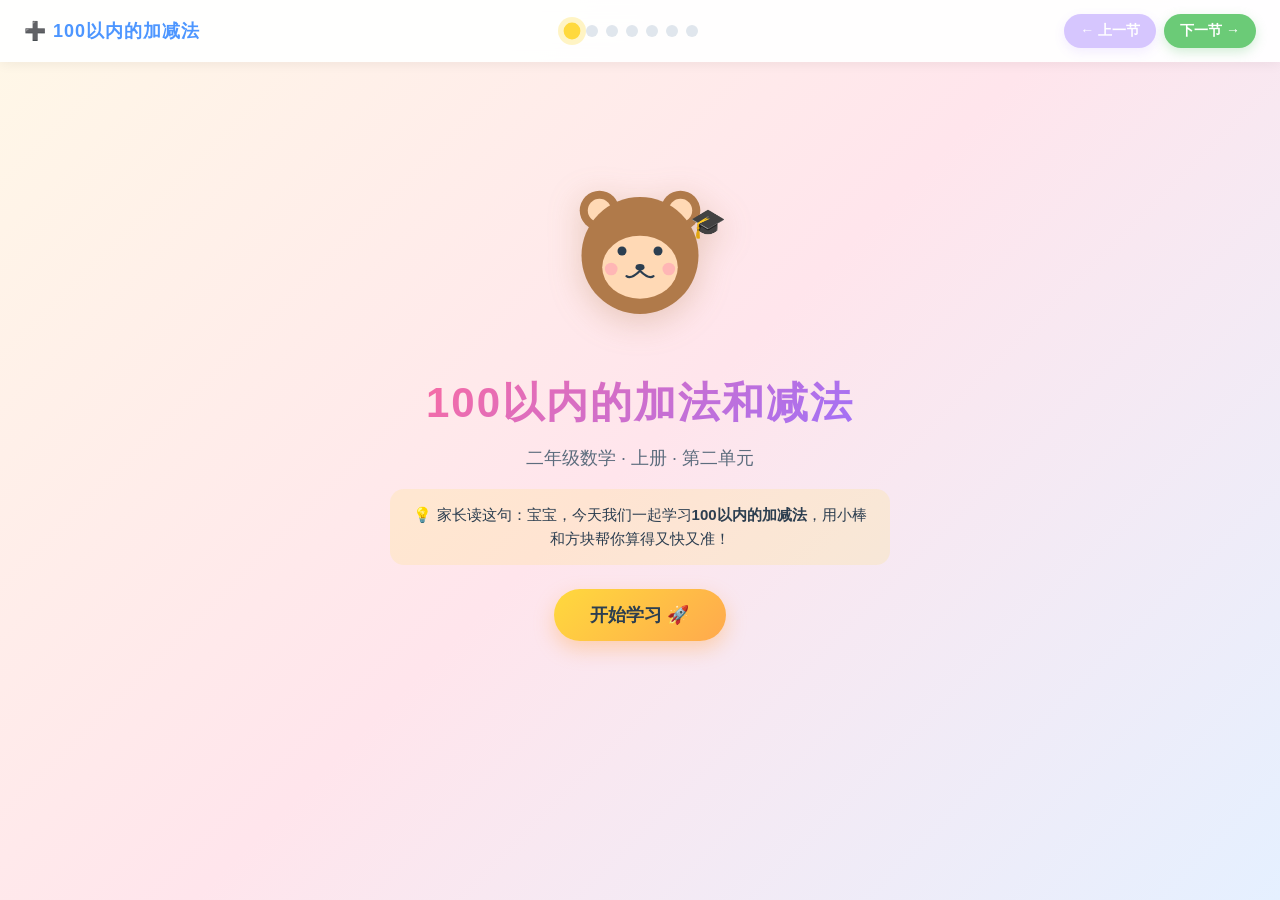
==== addition-subtraction-100/index.html @ ff8fe323 "feat: 补充第 1 单元和第 2 单元文件 - 第 1 单元（长度单位）: 添加 index.html, script.js, style.css - 第 2 单元（100 以内加减法）: 添加完" ====
<!DOCTYPE html>
<html lang="zh-CN">
<head>
    <meta charset="UTF-8">
    <meta name="viewport" content="width=device-width, initial-scale=1.0">
    <title>100以内的加法和减法 - 二年级上册第二单元</title>
    <link rel="stylesheet" href="style.css">
</head>
<body>
    <header class="top-nav">
        <div class="nav-title">➕ 100以内的加减法</div>
        <div class="progress-dots">
            <span class="dot active" data-section="0"></span>
            <span class="dot" data-section="1"></span>
            <span class="dot" data-section="2"></span>
            <span class="dot" data-section="3"></span>
            <span class="dot" data-section="4"></span>
            <span class="dot" data-section="5"></span>
            <span class="dot" data-section="6"></span>
        </div>
        <div class="nav-buttons">
            <button class="btn-nav btn-prev" id="btnPrev">← 上一节</button>
            <button class="btn-nav btn-next" id="btnNext">下一节 →</button>
        </div>
    </header>

    <main class="main-content">
        <!-- ============= 第 0 节: 欢迎封面 ============= -->
        <section class="section section-cover active" data-section="0">
            <div class="cover-content">
                <div class="bear-wrap">
                    <svg viewBox="0 0 200 200" class="bear-svg">
                        <circle cx="55" cy="55" r="22" fill="#B07A4A"/>
                        <circle cx="55" cy="55" r="13" fill="#FFD9B5"/>
                        <circle cx="145" cy="55" r="22" fill="#B07A4A"/>
                        <circle cx="145" cy="55" r="13" fill="#FFD9B5"/>
                        <circle cx="100" cy="105" r="65" fill="#B07A4A"/>
                        <ellipse cx="100" cy="118" rx="42" ry="35" fill="#FFD9B5"/>
                        <circle cx="80" cy="100" r="5" fill="#2C3E50"/>
                        <circle cx="120" cy="100" r="5" fill="#2C3E50"/>
                        <ellipse cx="100" cy="118" rx="5" ry="3.5" fill="#2C3E50"/>
                        <path d="M 100 122 Q 90 132 85 128" stroke="#2C3E50" stroke-width="2.5" fill="none" stroke-linecap="round"/>
                        <path d="M 100 122 Q 110 132 115 128" stroke="#2C3E50" stroke-width="2.5" fill="none" stroke-linecap="round"/>
                        <circle cx="68" cy="120" r="7" fill="#FF9EB5" opacity="0.6"/>
                        <circle cx="132" cy="120" r="7" fill="#FF9EB5" opacity="0.6"/>
                        <text x="155" y="80" font-size="32">🎓</text>
                    </svg>
                </div>
                <h1 class="cover-title">100以内的加法和减法</h1>
                <p class="cover-subtitle">二年级数学 · 上册 · 第二单元</p>
                <div class="cover-tip">💡 家长读这句：宝宝，今天我们一起学习<strong>100以内的加减法</strong>，用小棒和方块帮你算得又快又准！</div>
                <button class="btn-big btn-start" id="btnStart">开始学习 🚀</button>
            </div>
        </section>

        <!-- ============= 第 1 节: 整十数加减整十数 ============= -->
        <section class="section" data-section="1">
            <div class="section-header">
                <span class="section-tag">第 1 节</span>
                <h2 class="section-title">🎯 整十数加减整十数</h2>
            </div>

            <div class="slides-container">
                <!-- 1.1 情境引入 -->
                <div class="slide active" data-slide="0">
                    <div class="lesson-block">
                        <h3 class="block-title">🌳 情境：小熊买树苗</h3>
                        <p class="block-desc">小熊买了 <strong>30 棵</strong>松树苗，又买了 <strong>20 棵</strong>柏树苗。一共有多少棵？</p>
                        <div class="stage" id="stageTensIntro">
                            <div class="trees trees-30" id="trees30"></div>
                            <div class="plus-sign">+</div>
                            <div class="trees trees-20" id="trees20"></div>
                            <div class="equals-sign">=</div>
                            <div class="trees trees-q" id="treesQ"></div>
                        </div>
                        <div class="parent-tip">💡 家长读这句：先数数看，3捆加2捆，是几捆呀？</div>
                    </div>
                </div>

                <!-- 1.2 小棒演示 -->
                <div class="slide" data-slide="1">
                    <div class="lesson-block">
                        <h3 class="block-title">🧮 用小棒算：30 + 20</h3>
                        <p class="block-desc">把 10 根捆成一捆，<strong>3 捆 + 2 捆 = 5 捆</strong>，就是 <strong>50</strong>！</p>
                        <div class="stage" id="stageTensAdd">
                            <div class="sticks-row">
                                <div class="bundle-label">30 =</div>
                                <div class="bundles" id="bundles30">
                                    <div class="bundle"></div><div class="bundle"></div><div class="bundle"></div>
                                </div>
                            </div>
                            <div class="calc-line plus-line">+</div>
                            <div class="sticks-row">
                                <div class="bundle-label">20 =</div>
                                <div class="bundles" id="bundles20">
                                    <div class="bundle"></div><div class="bundle"></div>
                                </div>
                            </div>
                            <div class="calc-line equals-line">=</div>
                            <div class="sticks-row result-row">
                                <div class="bundle-label">？=</div>
                                <div class="bundles" id="bundlesResult">
                                    <div class="bundle"></div><div class="bundle"></div><div class="bundle"></div><div class="bundle"></div><div class="bundle"></div>
                                </div>
                            </div>
                        </div>
                        <div class="result-pop" id="resultTensAdd">30 + 20 = <span class="big-num">50</span></div>
                        <div class="parent-tip">💡 家长读这句：3+2=5，所以 30+20=50，末尾的 0 不变！</div>
                        <button class="btn-replay" data-target="tens-add">↻ 重播</button>
                    </div>
                </div>

                <!-- 1.3 减法与练习 -->
                <div class="slide" data-slide="2">
                    <div class="lesson-block">
                        <h3 class="block-title">🍰 减法：50 - 20 = ?</h3>
                        <p class="block-desc"><strong>5 捆</strong>拿走 <strong>2 捆</strong>，还剩 <strong>3 捆</strong>，就是 <strong>30</strong>！</p>
                        <div class="stage" id="stageTensSub">
                            <div class="sticks-row">
                                <div class="bundle-label">50 =</div>
                                <div class="bundles" id="subBundles50">
                                    <div class="bundle"></div><div class="bundle"></div><div class="bundle"></div><div class="bundle"></div><div class="bundle"></div>
                                </div>
                            </div>
                            <div class="calc-line minus-line">−</div>
                            <div class="sticks-row">
                                <div class="bundle-label">20 =</div>
                                <div class="bundles" id="subBundles20">
                                    <div class="bundle"></div><div class="bundle"></div>
                                </div>
                            </div>
                            <div class="calc-line equals-line">=</div>
                            <div class="result-pop" id="resultTensSub">50 − 20 = <span class="big-num">30</span></div>
                        </div>
                        <div class="quick-quiz">
                            <div class="qq-title">⚡ 速算小挑战</div>
                            <div class="qq-row">
                                <span class="qq-q">40 + 30 = </span><span class="qq-a">70</span>
                            </div>
                            <div class="qq-row">
                                <span class="qq-q">60 − 40 = </span><span class="qq-a">20</span>
                            </div>
                            <div class="qq-row">
                                <span class="qq-q">80 − 50 = </span><span class="qq-a">30</span>
                            </div>
                        </div>
                        <div class="parent-tip">💡 家长读这句：末尾是 0 的数，先算 0 前面的数，再把 0 加回去！</div>
                    </div>
                </div>
            </div>

            <!-- 幻灯片导航 -->
            <div class="slide-nav">
                <button class="btn-slide btn-slide-prev" data-action="prev">←</button>
                <div class="slide-counter"><span class="cur-slide">1</span> / <span class="total-slides">3</span></div>
                <button class="btn-slide btn-slide-next" data-action="next">→</button>
            </div>
        </section>

        <!-- ============= 第 2 节: 两位数加减一位数（不进位/不退位） ============= -->
        <section class="section" data-section="2">
            <div class="section-header">
                <span class="section-tag">第 2 节</span>
                <h2 class="section-title">🍎 两位数 ± 一位数（不进位）</h2>
            </div>

            <div class="slides-container">
                <!-- 2.1 方块图示 -->
                <div class="slide active" data-slide="0">
                    <div class="lesson-block">
                        <h3 class="block-title">🍎 情境：小熊分苹果</h3>
                        <p class="block-desc">小熊有 <strong>23 个</strong>苹果，又摘了 <strong>4 个</strong>。现在一共有多少个？</p>
                        <div class="stage" id="stageUnitsIntro">
                            <div class="blocks-row">
                                <div class="ten-block" data-ten="2"></div>
                                <div class="one-block" data-one="3"></div>
                                <span class="num-tag">23</span>
                            </div>
                            <div class="calc-line plus-line">+</div>
                            <div class="blocks-row">
                                <div class="one-block only-one" data-one="4"></div>
                                <span class="num-tag">4</span>
                            </div>
                            <div class="calc-line equals-line">=</div>
                            <div class="blocks-row" id="unitsResult"></div>
                        </div>
                        <div class="parent-tip">💡 家长读这句：注意看，个位的 3+4=7，没超过 10，不进位！</div>
                    </div>
                </div>

                <!-- 2.2 分步计算 -->
                <div class="slide" data-slide="1">
                    <div class="lesson-block">
                        <h3 class="block-title">🪜 分步算：23 + 4</h3>
                        <p class="block-desc">把 23 拆成 <strong>20 和 3</strong>，先算 <strong>3 + 4 = 7</strong>，再算 <strong>20 + 7 = 27</strong>。</p>
                        <div class="step-calc" id="stepCalc1">
                            <div class="step-line">
                                <span class="step-tag">第 1 步</span>
                                <span class="step-eq">3 + 4 = <strong class="hl-yellow">7</strong></span>
                            </div>
                            <div class="step-line">
                                <span class="step-tag">第 2 步</span>
                                <span class="step-eq">20 + 7 = <strong class="hl-yellow">27</strong></span>
                            </div>
                        </div>
                        <div class="result-pop" id="resultUnitsAdd">23 + 4 = <span class="big-num">27</span></div>
                        <div class="parent-tip">💡 家长读这句：十位不变，只算个位就好，简单吧？</div>
                    </div>
                </div>

                <!-- 2.3 减法 -->
                <div class="slide" data-slide="2">
                    <div class="lesson-block">
                        <h3 class="block-title">🦆 减法：56 − 3 = ?</h3>
                        <p class="block-desc">小熊有 <strong>56 只</strong>鸭子，送走 <strong>3 只</strong>，还剩多少只？</p>
                        <div class="step-calc">
                            <div class="step-line">
                                <span class="step-tag">第 1 步</span>
                                <span class="step-eq">6 − 3 = <strong class="hl-pink">3</strong></span>
                            </div>
                            <div class="step-line">
                                <span class="step-tag">第 2 步</span>
                                <span class="step-eq">50 + 3 = <strong class="hl-pink">53</strong></span>
                            </div>
                        </div>
                        <div class="result-pop">56 − 3 = <span class="big-num">53</span></div>
                        <div class="quick-quiz">
                            <div class="qq-title">⚡ 速算小挑战</div>
                            <div class="qq-row"><span class="qq-q">35 + 4 = </span><span class="qq-a">39</span></div>
                            <div class="qq-row"><span class="qq-q">48 − 5 = </span><span class="qq-a">43</span></div>
                            <div class="qq-row"><span class="qq-q">72 + 6 = </span><span class="qq-a">78</span></div>
                        </div>
                        <div class="parent-tip">💡 家长读这句：个位够减，十位不变，像玩搭积木一样简单！</div>
                    </div>
                </div>
            </div>

            <div class="slide-nav">
                <button class="btn-slide btn-slide-prev" data-action="prev">←</button>
                <div class="slide-counter"><span class="cur-slide">1</span> / <span class="total-slides">3</span></div>
                <button class="btn-slide btn-slide-next" data-action="next">→</button>
            </div>
        </section>

        <!-- ============= 第 3 节: 两位数加减一位数（进位/退位） ============= -->
        <section class="section" data-section="3">
            <div class="section-header">
                <span class="section-tag">第 3 节</span>
                <h2 class="section-title">🎢 两位数 ± 一位数（进位/退位）</h2>
            </div>

            <div class="slides-container">
                <!-- 3.1 进位加法 -->
                <div class="slide active" data-slide="0">
                    <div class="lesson-block">
                        <h3 class="block-title">⚠️ 难题来了：28 + 5</h3>
                        <p class="block-desc">个位 <strong>8 + 5 = 13</strong>，超过 10 啦！怎么办？</p>
                        <div class="stage" id="stageCarryAdd">
                            <div class="carry-demo">
                                <div class="carry-row">
                                    <div class="carry-digit carry-ones"></div>
                                    <div class="carry-arrow">↑</div>
                                    <div class="carry-explain">满 10 进 1</div>
                                </div>
                                <div class="carry-numbers">
                                    <div class="num-cell tens-cell">2</div>
                                    <div class="num-cell ones-cell hl-red">8</div>
                                </div>
                                <div class="calc-line plus-line">+</div>
                                <div class="carry-numbers">
                                    <div class="num-cell"></div>
                                    <div class="num-cell ones-cell hl-red">5</div>
                                </div>
                                <div class="calc-line equals-line">=</div>
                                <div class="carry-numbers">
                                    <div class="num-cell tens-cell">3</div>
                                    <div class="num-cell ones-cell">3</div>
                                </div>
                            </div>
                        </div>
                        <div class="result-pop">28 + 5 = <span class="big-num">33</span></div>
                        <div class="parent-tip">💡 家长读这句：8+5=13，把 3 留下，1 进到十位！</div>
                    </div>
                </div>

                <!-- 3.2 分步：凑十法 -->
                <div class="slide" data-slide="1">
                    <div class="lesson-block">
                        <h3 class="block-title">🪄 凑十法：28 + 5</h3>
                        <p class="block-desc">把 5 分成 <strong>2 和 3</strong>：先算 <strong>8 + 2 = 10</strong>，再算 <strong>10 + 20 + 3 = 33</strong>。</p>
                        <div class="step-calc">
                            <div class="step-line">
                                <span class="step-tag">拆 5</span>
                                <span class="step-eq">5 = <strong class="hl-blue">2</strong> + <strong class="hl-yellow">3</strong></span>
                            </div>
                            <div class="step-line">
                                <span class="step-tag">凑十</span>
                                <span class="step-eq">8 + 2 = <strong class="hl-green">10</strong></span>
                            </div>
                            <div class="step-line">
                                <span class="step-tag">合并</span>
                                <span class="step-eq">10 + 20 + 3 = <strong class="hl-pink">33</strong></span>
                            </div>
                        </div>
                        <div class="parent-tip">💡 家长读这句：凑十法是把小数"借"一点给大数，凑成 10！</div>
                    </div>
                </div>

                <!-- 3.3 退位减法 -->
                <div class="slide" data-slide="2">
                    <div class="lesson-block">
                        <h3 class="block-title">🔙 退位减法：42 − 7 = ?</h3>
                        <p class="block-desc">个位 <strong>2 − 7</strong> 不够减！从十位 <strong>借 1 当 10</strong>，变成 <strong>12 − 7 = 5</strong>。</p>
                        <div class="stage" id="stageBorrowSub">
                            <div class="carry-demo">
                                <div class="borrow-row">
                                    <div class="borrow-digit borrow-tens"></div>
                                    <div class="borrow-arrow">↓</div>
                                    <div class="borrow-explain">借 1 当 10</div>
                                </div>
                                <div class="carry-numbers">
                                    <div class="num-cell tens-cell hl-blue">3</div>
                                    <div class="num-cell ones-cell hl-blue">12</div>
                                </div>
                                <div class="calc-line minus-line">−</div>
                                <div class="carry-numbers">
                                    <div class="num-cell"></div>
                                    <div class="num-cell ones-cell">7</div>
                                </div>
                                <div class="calc-line equals-line">=</div>
                                <div class="carry-numbers">
                                    <div class="num-cell tens-cell">3</div>
                                    <div class="num-cell ones-cell">5</div>
                                </div>
                            </div>
                        </div>
                        <div class="result-pop">42 − 7 = <span class="big-num">35</span></div>
                        <div class="parent-tip">💡 家长读这句：个位不够减，就跟十位"借"一个 10！</div>
                    </div>
                </div>
            </div>

            <div class="slide-nav">
                <button class="btn-slide btn-slide-prev" data-action="prev">←</button>
                <div class="slide-counter"><span class="cur-slide">1</span> / <span class="total-slides">3</span></div>
                <button class="btn-slide btn-slide-next" data-action="next">→</button>
            </div>
        </section>

        <!-- ============= 第 4 节: 两位数加减两位数 ============= -->
        <section class="section" data-section="4">
            <div class="section-header">
                <span class="section-tag">第 4 节</span>
                <h2 class="section-title">📊 两位数 ± 两位数</h2>
            </div>

            <div class="slides-container">
                <!-- 4.1 竖式加法 -->
                <div class="slide active" data-slide="0">
                    <div class="lesson-block">
                        <h3 class="block-title">📝 竖式：35 + 24 = ?</h3>
                        <p class="block-desc">相同数位对齐，从<strong>个位</strong>开始算。</p>
                        <div class="stage">
                            <div class="vertical-calc" id="vAdd1">
                                <div class="v-row"><span class="v-num">3</span><span class="v-num">5</span></div>
                                <div class="v-row v-plus"><span class="v-plus-sign">+</span><span class="v-num">2</span><span class="v-num">4</span></div>
                                <div class="v-line"></div>
                                <div class="v-row v-result"><span class="v-num">5</span><span class="v-num">9</span></div>
                            </div>
                            <div class="v-explain">
                                <div class="v-step">个位：5 + 4 = 9</div>
                                <div class="v-step">十位：3 + 2 = 5</div>
                            </div>
                        </div>
                        <div class="result-pop">35 + 24 = <span class="big-num">59</span></div>
                        <div class="parent-tip">💡 家长读这句：个位算个位，十位算十位，别忘了对齐！</div>
                    </div>
                </div>

                <!-- 4.2 竖式进位 -->
                <div class="slide" data-slide="1">
                    <div class="lesson-block">
                        <h3 class="block-title">📝 竖式进位：46 + 28</h3>
                        <p class="block-desc">个位 6 + 8 = 14，写 4 进 1；十位 4 + 2 + 1 = 7。</p>
                        <div class="stage">
                            <div class="vertical-calc" id="vAdd2">
                                <div class="v-row v-carry-row"><span class="v-num v-carry">1</span></div>
                                <div class="v-row"><span class="v-num">4</span><span class="v-num">6</span></div>
                                <div class="v-row v-plus"><span class="v-plus-sign">+</span><span class="v-num">2</span><span class="v-num">8</span></div>
                                <div class="v-line"></div>
                                <div class="v-row v-result"><span class="v-num">7</span><span class="v-num">4</span></div>
                            </div>
                            <div class="v-explain">
                                <div class="v-step">个位：6 + 8 = 14 → 写 4 进 1</div>
                                <div class="v-step">十位：4 + 2 + 1 = 7</div>
                            </div>
                        </div>
                        <div class="result-pop">46 + 28 = <span class="big-num">74</span></div>
                        <div class="parent-tip">💡 家长读这句：进位的小 1 要写在十位头上，别忘啦！</div>
                    </div>
                </div>

                <!-- 4.3 竖式退位减法 -->
                <div class="slide" data-slide="2">
                    <div class="lesson-block">
                        <h3 class="block-title">📝 竖式退位：63 − 28</h3>
                        <p class="block-desc">个位 3 减 8 不够，十位 6 借 1 当 10，13 − 8 = 5；十位 5 − 2 = 3。</p>
                        <div class="stage">
                            <div class="vertical-calc" id="vSub1">
                                <div class="v-row"><span class="v-num v-borrow">5</span><span class="v-num v-borrow">13</span></div>
                                <div class="v-row"><span class="v-num">6</span><span class="v-num">3</span></div>
                                <div class="v-row v-plus"><span class="v-plus-sign">−</span><span class="v-num">2</span><span class="v-num">8</span></div>
                                <div class="v-line"></div>
                                <div class="v-row v-result"><span class="v-num">3</span><span class="v-num">5</span></div>
                            </div>
                            <div class="v-explain">
                                <div class="v-step">个位：13 − 8 = 5</div>
                                <div class="v-step">十位：5 − 2 = 3</div>
                            </div>
                        </div>
                        <div class="result-pop">63 − 28 = <span class="big-num">35</span></div>
                        <div class="parent-tip">💡 家长读这句：被减数头上要点小圆点，提醒自己"借过了"！</div>
                    </div>
                </div>
            </div>

            <div class="slide-nav">
                <button class="btn-slide btn-slide-prev" data-action="prev">←</button>
                <div class="slide-counter"><span class="cur-slide">1</span> / <span class="total-slides">3</span></div>
                <button class="btn-slide btn-slide-next" data-action="next">→</button>
            </div>
        </section>

        <!-- ============= 第 5 节: 解决问题·比多比少 ============= -->
        <section class="section" data-section="5">
            <div class="section-header">
                <span class="section-tag">第 5 节</span>
                <h2 class="section-title">🤔 解决问题 · 比多比少</h2>
            </div>

            <div class="slides-container">
                <!-- 5.1 比多少引入 -->
                <div class="slide active" data-slide="0">
                    <div class="lesson-block">
                        <h3 class="block-title">🐰 谁多？谁少？</h3>
                        <p class="block-desc">白兔 <strong>24 只</strong>，灰兔 <strong>17 只</strong>。白兔比灰兔多几只？</p>
                        <div class="stage" id="stageCompare">
                            <div class="rabbits-row">
                                <span class="rabbit-tag">白兔</span>
                                <div class="rabbits white-rabbits">
                                    <span class="rabbit">🐰</span><span class="rabbit">🐰</span><span class="rabbit">🐰</span><span class="rabbit">🐰</span>
                                    <span class="rabbit">🐰</span><span class="rabbit">🐰</span><span class="rabbit">🐰</span><span class="rabbit">🐰</span>
                                    <span class="rabbit">🐰</span><span class="rabbit">🐰</span><span class="rabbit">🐰</span><span class="rabbit">🐰</span>
                                    <span class="rabbit">🐰</span><span class="rabbit">🐰</span><span class="rabbit">🐰</span><span class="rabbit">🐰</span>
                                    <span class="rabbit">🐰</span><span class="rabbit">🐰</span><span class="rabbit">🐰</span><span class="rabbit">🐰</span>
                                    <span class="rabbit">🐰</span><span class="rabbit">🐰</span><span class="rabbit">🐰</span><span class="rabbit">🐰</span>
                                </div>
                                <span class="count-tag">24</span>
                            </div>
                            <div class="rabbits-row">
                                <span class="rabbit-tag">灰兔</span>
                                <div class="rabbits gray-rabbits">
                                    <span class="rabbit">🐇</span><span class="rabbit">🐇</span><span class="rabbit">🐇</span><span class="rabbit">🐇</span>
                                    <span class="rabbit">🐇</span><span class="rabbit">🐇</span><span class="rabbit">🐇</span><span class="rabbit">🐇</span>
                                    <span class="rabbit">🐇</span><span class="rabbit">🐇</span><span class="rabbit">🐇</span><span class="rabbit">🐇</span>
                                    <span class="rabbit">🐇</span><span class="rabbit">🐇</span><span class="rabbit">🐇</span><span class="rabbit">🐇</span>
                                    <span class="rabbit">🐇</span>
                                </div>
                                <span class="count-tag">17</span>
                            </div>
                        </div>
                        <div class="parent-tip">💡 家长读这句：要求"多几只"，用<strong>减法</strong>：多的 − 少的！</div>
                    </div>
                </div>

                <!-- 5.2 列式计算 -->
                <div class="slide" data-slide="1">
                    <div class="lesson-block">
                        <h3 class="block-title">✏️ 列式解答</h3>
                        <div class="solve-step">
                            <div class="solve-line">
                                <span class="solve-tag">已知</span>
                                <span class="solve-text">白兔 24 只，灰兔 17 只</span>
                            </div>
                            <div class="solve-line">
                                <span class="solve-tag">问题</span>
                                <span class="solve-text">白兔比灰兔多几只？</span>
                            </div>
                            <div class="solve-line">
                                <span class="solve-tag">思路</span>
                                <span class="solve-text">求一个数比另一个数<strong>多几</strong>，用减法</span>
                            </div>
                            <div class="solve-line big-eq">
                                <span class="solve-tag">算式</span>
                                <span class="solve-text">24 − 17 = <span class="hl-yellow">7</span>（只）</span>
                            </div>
                            <div class="solve-line">
                                <span class="solve-tag">答</span>
                                <span class="solve-text">白兔比灰兔多 <strong class="hl-pink">7</strong> 只。</span>
                            </div>
                        </div>
                        <div class="parent-tip">💡 家长读这句：看清楚问的是"多"还是"少"，单位别忘了写！</div>
                    </div>
                </div>

                <!-- 5.3 三种关系总结 -->
                <div class="slide" data-slide="2">
                    <div class="lesson-block">
                        <h3 class="block-title">🧠 三种关系，记住它！</h3>
                        <div class="relation-cards">
                            <div class="rel-card rel-card-1">
                                <div class="rel-emoji">🍎🍎🍎</div>
                                <div class="rel-text"><strong>求一共</strong>：用 <span class="hl-yellow">加法</span></div>
                                <div class="rel-form">小明有 5 个苹果，妈妈又买了 3 个，一共多少个？<br>5 + 3 = 8</div>
                            </div>
                            <div class="rel-card rel-card-2">
                                <div class="rel-emoji">✈️📦</div>
                                <div class="rel-text"><strong>求部分</strong>：用 <span class="hl-pink">减法</span></div>
                                <div class="rel-form">飞机上有 10 人，到站下来 4 人，还剩几人？<br>10 − 4 = 6</div>
                            </div>
                            <div class="rel-card rel-card-3">
                                <div class="rel-emoji">🐰🐇</div>
                                <div class="rel-text"><strong>比多比少</strong>：用 <span class="hl-blue">减法</span></div>
                                <div class="rel-form">白兔 24 只，灰兔 17 只，白兔比灰兔多几只？<br>24 − 17 = 7</div>
                            </div>
                        </div>
                        <div class="parent-tip">💡 家长读这句：看到"一共"想加法，看到"还剩/多/少"想减法！</div>
                    </div>
                </div>
            </div>

            <div class="slide-nav">
                <button class="btn-slide btn-slide-prev" data-action="prev">←</button>
                <div class="slide-counter"><span class="cur-slide">1</span> / <span class="total-slides">3</span></div>
                <button class="btn-slide btn-slide-next" data-action="next">→</button>
            </div>
        </section>

        <!-- ============= 第 6 节: 互动练习 + 单元小结 ============= -->
        <section class="section" data-section="6">
            <div class="section-header">
                <span class="section-tag">第 6 节</span>
                <h2 class="section-title">🎮 闯关练习 · 单元小结</h2>
            </div>

            <div class="slides-container">
                <!-- 6.1 闯关练习 -->
                <div class="slide active" data-slide="0">
                    <div class="lesson-block">
                        <h3 class="block-title">🎯 小熊闯关赛</h3>
                        <p class="block-desc">答对一题得一颗 ⭐，看看你能得几颗？</p>
                        <div class="quiz-stage" id="quizStage">
                            <div class="quiz-card" id="quizCard">
                                <div class="quiz-progress">
                                    <span class="quiz-cur">1</span> / <span class="quiz-total">4</span>
                                </div>
                                <div class="quiz-question" id="quizQuestion">23 + 5 = ?</div>
                                <div class="quiz-options" id="quizOptions">
                                    <button class="quiz-opt" data-answer="26">26</button>
                                    <button class="quiz-opt" data-answer="28">28</button>
                                    <button class="quiz-opt" data-answer="27">27</button>
                                    <button class="quiz-opt" data-answer="25">25</button>
                                </div>
                                <div class="quiz-feedback" id="quizFeedback"></div>
                            </div>
                            <div class="quiz-stars" id="quizStars">⭐ 0</div>
                        </div>
                        <div class="parent-tip">💡 家长读这句：让孩子自己算，不会的可以翻前面的内容看看！</div>
                    </div>
                </div>

                <!-- 6.2 单元小结 -->
                <div class="slide" data-slide="1">
                    <div class="lesson-block summary-block">
                        <h3 class="block-title">🎉 单元小结</h3>
                        <div class="summary-grid">
                            <div class="sum-item">
                                <span class="sum-emoji">🧮</span>
                                <span class="sum-text"><strong>整十数加减</strong>：末尾的 0 不变，只算 0 前面的数</span>
                            </div>
                            <div class="sum-item">
                                <span class="sum-emoji">🍎</span>
                                <span class="sum-text"><strong>两位数 ± 一位数</strong>：先算个位，十位照搬</span>
                            </div>
                            <div class="sum-item">
                                <span class="sum-emoji">⚠️</span>
                                <span class="sum-text"><strong>进位加法</strong>：个位满 10，向十位进 1</span>
                            </div>
                            <div class="sum-item">
                                <span class="sum-emoji">🔙</span>
                                <span class="sum-text"><strong>退位减法</strong>：个位不够减，从十位借 1 当 10</span>
                            </div>
                            <div class="sum-item">
                                <span class="sum-emoji">📝</span>
                                <span class="sum-text"><strong>竖式计算</strong>：相同数位对齐，从个位算起</span>
                            </div>
                            <div class="sum-item">
                                <span class="sum-emoji">🤔</span>
                                <span class="sum-text"><strong>解决问题</strong>：求一共用加法，求部分用减法</span>
                            </div>
                        </div>
                        <div class="summary-footer">
                            🎓 恭喜宝宝学完第二单元！下个单元我们一起认识 <strong>角的初步认识</strong>，敬请期待~
                        </div>
                        <div class="confetti-zone" id="confettiZone"></div>
                    </div>
                </div>
            </div>

            <div class="slide-nav">
                <button class="btn-slide btn-slide-prev" data-action="prev">←</button>
                <div class="slide-counter"><span class="cur-slide">1</span> / <span class="total-slides">2</span></div>
                <button class="btn-slide btn-slide-next" data-action="next">→</button>
            </div>
        </section>
    </main>

    <script src="script.js"></script>
</body>
</html>
---- addition-subtraction-100/style.css ----
/* ============================================================
   100以内的加法和减法 - 二年级上册第二单元
   继承 Unit 1 (长度单位) 风格，统一可爱卡通主题
   ============================================================ */

/* ---------- 颜色变量 ---------- */
:root {
    --yellow: #FFD93D;
    --green: #6BCB77;
    --blue: #4D96FF;
    --pink: #FF6B9D;
    --purple: #9B72FE;
    --orange: #FFA94D;
    --cyan: #4ECDC4;
    --red: #FF6B6B;
    --bg-gradient: linear-gradient(135deg, #FFF8E7 0%, #FFE5EC 50%, #E5F0FF 100%);
    --card-bg: #FFFFFF;
    --text-main: #2C3E50;
    --text-soft: #5D6D7E;
    --shadow-soft: 0 8px 24px rgba(0, 0, 0, 0.08);
    --shadow-strong: 0 12px 36px rgba(0, 0, 0, 0.15);
}

/* ---------- 全局重置 ---------- */
* {
    margin: 0;
    padding: 0;
    box-sizing: border-box;
    -webkit-tap-highlight-color: transparent;
}

html, body {
    overflow-x: hidden;
}

body {
    font-family: 'PingFang SC', 'Microsoft YaHei', 'Helvetica Neue', Arial, sans-serif;
    background: var(--bg-gradient);
    color: var(--text-main);
    min-height: 100vh;
    line-height: 1.6;
    user-select: none;
}

/* ---------- 顶部导航 ---------- */
.top-nav {
    position: sticky;
    top: 0;
    z-index: 100;
    display: flex;
    align-items: center;
    justify-content: space-between;
    padding: 14px 24px;
    background: rgba(255, 255, 255, 0.95);
    backdrop-filter: blur(12px);
    box-shadow: 0 2px 12px rgba(0, 0, 0, 0.06);
}

.nav-title {
    font-size: 18px;
    font-weight: 700;
    color: var(--blue);
    letter-spacing: 1px;
}

.progress-dots {
    display: flex;
    gap: 8px;
}

.dot {
    width: 12px;
    height: 12px;
    border-radius: 50%;
    background: #E0E6ED;
    cursor: pointer;
    transition: all 0.3s cubic-bezier(0.34, 1.56, 0.64, 1);
}

.dot.active {
    background: var(--yellow);
    transform: scale(1.4);
    box-shadow: 0 0 0 4px rgba(255, 217, 61, 0.3);
}

.dot.completed {
    background: var(--green);
}

.nav-buttons {
    display: flex;
    gap: 8px;
}

.btn-nav {
    padding: 8px 16px;
    border: none;
    border-radius: 999px;
    background: var(--blue);
    color: white;
    font-size: 14px;
    font-weight: 600;
    cursor: pointer;
    transition: all 0.2s ease;
    box-shadow: 0 4px 12px rgba(77, 150, 255, 0.3);
}

.btn-nav:hover:not(:disabled) {
    transform: translateY(-2px);
    box-shadow: 0 6px 16px rgba(77, 150, 255, 0.4);
}

.btn-nav:disabled {
    opacity: 0.4;
    cursor: not-allowed;
}

.btn-prev { background: var(--purple); box-shadow: 0 4px 12px rgba(155, 114, 254, 0.3); }
.btn-next { background: var(--green); box-shadow: 0 4px 12px rgba(107, 203, 119, 0.3); }

/* ---------- 主内容区 ---------- */
.main-content {
    max-width: 1100px;
    margin: 0 auto;
    padding: 24px;
}

/* ---------- 章节（section） ---------- */
.section {
    display: none;
    animation: fadeIn 0.5s ease-out;
}

.section.active {
    display: block;
}

@keyframes fadeIn {
    from { opacity: 0; transform: translateY(20px); }
    to { opacity: 1; transform: translateY(0); }
}

.section-header {
    text-align: center;
    margin-bottom: 28px;
}

.section-tag {
    display: inline-block;
    padding: 4px 14px;
    background: var(--yellow);
    border-radius: 999px;
    font-size: 14px;
    font-weight: 600;
    color: var(--text-main);
    margin-bottom: 8px;
}

.section-title {
    font-size: 28px;
    color: var(--text-main);
    font-weight: 700;
}

/* ---------- 幻灯片 ---------- */
.slides-container {
    position: relative;
    min-height: 480px;
}

.slide {
    display: none;
    animation: fadeIn 0.5s ease-out;
}

.slide.active {
    display: block;
}

/* ---------- 课程块 ---------- */
.lesson-block {
    background: var(--card-bg);
    border-radius: 24px;
    padding: 32px;
    box-shadow: var(--shadow-soft);
    border: 3px solid transparent;
    background-clip: padding-box;
    position: relative;
    overflow: hidden;
}

.lesson-block::before {
    content: '';
    position: absolute;
    top: 0;
    left: 0;
    right: 0;
    height: 6px;
    background: linear-gradient(90deg, var(--yellow), var(--pink), var(--blue), var(--green));
}

.block-title {
    font-size: 22px;
    color: var(--text-main);
    margin-bottom: 12px;
    font-weight: 700;
}

.block-desc {
    font-size: 16px;
    color: var(--text-soft);
    margin-bottom: 20px;
}

.parent-tip {
    margin-top: 20px;
    padding: 14px 18px;
    background: linear-gradient(135deg, #FFF8DC 0%, #FFEFD5 100%);
    border-left: 5px solid var(--orange);
    border-radius: 12px;
    font-size: 15px;
    color: var(--text-main);
    line-height: 1.7;
}

.parent-tip strong {
    color: var(--orange);
}

/* ---------- 舞台区（图形演示） ---------- */
.stage {
    background: linear-gradient(135deg, #FAFAFA 0%, #F0F4F8 100%);
    border-radius: 18px;
    padding: 28px 20px;
    margin: 16px 0;
    min-height: 200px;
    display: flex;
    flex-direction: column;
    align-items: center;
    justify-content: center;
    gap: 16px;
    border: 2px dashed #D0D9E2;
}

/* ---------- 按钮 ---------- */
.btn-big {
    padding: 14px 36px;
    border: none;
    border-radius: 999px;
    background: linear-gradient(135deg, var(--yellow), var(--orange));
    color: var(--text-main);
    font-size: 18px;
    font-weight: 700;
    cursor: pointer;
    box-shadow: 0 8px 20px rgba(255, 169, 77, 0.4);
    transition: all 0.2s ease;
    margin-top: 24px;
}

.btn-big:hover {
    transform: translateY(-3px) scale(1.03);
    box-shadow: 0 12px 28px rgba(255, 169, 77, 0.5);
}

.btn-replay {
    margin-top: 12px;
    padding: 6px 16px;
    border: 2px solid var(--blue);
    border-radius: 999px;
    background: white;
    color: var(--blue);
    font-size: 14px;
    font-weight: 600;
    cursor: pointer;
    transition: all 0.2s ease;
}

.btn-replay:hover {
    background: var(--blue);
    color: white;
}

/* ---------- 封面 ---------- */
.section-cover {
    min-height: 70vh;
    display: none;
    align-items: center;
    justify-content: center;
}

.section-cover.active {
    display: flex;
}

.cover-content {
    text-align: center;
    padding: 40px 20px;
}

.bear-wrap {
    display: inline-block;
    animation: bearFloat 3s ease-in-out infinite;
}

.bear-svg {
    width: 180px;
    height: 180px;
    filter: drop-shadow(0 8px 16px rgba(176, 122, 74, 0.3));
}

@keyframes bearFloat {
    0%, 100% { transform: translateY(0) rotate(-2deg); }
    50% { transform: translateY(-12px) rotate(2deg); }
}

.cover-title {
    font-size: 42px;
    margin: 20px 0 8px;
    background: linear-gradient(135deg, var(--pink), var(--purple));
    -webkit-background-clip: text;
    background-clip: text;
    -webkit-text-fill-color: transparent;
    font-weight: 800;
    letter-spacing: 2px;
}

.cover-subtitle {
    font-size: 18px;
    color: var(--text-soft);
    margin-bottom: 16px;
}

.cover-tip {
    max-width: 500px;
    margin: 0 auto;
    padding: 14px 20px;
    background: rgba(255, 217, 61, 0.15);
    border-radius: 14px;
    color: var(--text-main);
    font-size: 15px;
}

/* ---------- 幻灯片切换动画 ---------- */
.slide-out-left {
    animation: slideOutLeft 0.35s forwards !important;
}

.slide-out-right {
    animation: slideOutRight 0.35s forwards !important;
}

@keyframes slideOutLeft {
    from { opacity: 1; transform: translateX(0); }
    to { opacity: 0; transform: translateX(-60px); }
}

@keyframes slideOutRight {
    from { opacity: 1; transform: translateX(0); }
    to { opacity: 0; transform: translateX(60px); }
}

/* ---------- 幻灯片导航 ---------- */
.slide-nav {
    display: flex;
    align-items: center;
    justify-content: center;
    gap: 18px;
    margin-top: 20px;
}

.btn-slide {
    width: 44px;
    height: 44px;
    border-radius: 50%;
    border: none;
    background: white;
    color: var(--blue);
    font-size: 18px;
    font-weight: 700;
    cursor: pointer;
    box-shadow: 0 4px 12px rgba(77, 150, 255, 0.2);
    transition: all 0.2s ease;
}

.btn-slide:hover:not(:disabled) {
    transform: scale(1.1);
    background: var(--blue);
    color: white;
}

.btn-slide:disabled {
    opacity: 0.35;
    cursor: not-allowed;
}

.slide-counter {
    font-size: 16px;
    font-weight: 700;
    color: var(--text-main);
    background: linear-gradient(135deg, var(--yellow), var(--orange));
    padding: 6px 16px;
    border-radius: 999px;
    min-width: 70px;
    text-align: center;
}

/* ---------- 颜色高亮 ---------- */
.hl-yellow { color: var(--orange); font-weight: 700; }
.hl-pink   { color: var(--pink); font-weight: 700; }
.hl-green  { color: var(--green); font-weight: 700; }
.hl-blue   { color: var(--blue); font-weight: 700; }
.hl-red    { color: var(--red); font-weight: 700; }

/* ============================================================
   Unit 2 特有样式
   ============================================================ */

/* ---------- 树木（情境图）---------- 用 JS 动态生成 .tree-dot */
.trees {
    display: grid;
    grid-template-columns: repeat(5, 1fr);
    gap: 6px;
    padding: 8px;
    border-radius: 12px;
    width: 130px;
    min-height: 30px;
    justify-items: center;
}

.trees-label {
    grid-column: 1 / -1;
    font-size: 13px;
    font-weight: 700;
    color: var(--text-main);
    text-align: center;
    margin-top: 6px;
    padding-bottom: 2px;
}

.trees-30 { background-color: rgba(107, 203, 119, 0.1); }
.trees-20 { background-color: rgba(255, 169, 77, 0.1); }
.trees-q  { background-color: rgba(155, 114, 254, 0.1); }

.tree-dot {
    width: 14px;
    height: 14px;
    border-radius: 50%;
    opacity: 0;
    animation: dotPop 0.4s cubic-bezier(0.34, 1.56, 0.64, 1) forwards;
    box-shadow: 0 1px 3px rgba(0, 0, 0, 0.1);
}

.tree-dot.dot-green  { background: var(--green); }
.tree-dot.dot-orange { background: var(--orange); }
.tree-dot.dot-purple { background: var(--purple); }

@keyframes dotPop {
    from { opacity: 0; transform: scale(0); }
    to   { opacity: 1; transform: scale(1); }
}

#stageTensIntro {
    flex-direction: row;
    flex-wrap: wrap;
    gap: 14px;
}

.tree-group {
    display: flex;
    flex-direction: column;
    align-items: center;
    gap: 6px;
}

.tree-count {
    font-size: 14px;
    font-weight: 700;
    color: var(--green);
}

.tree-tile {
    background: white;
    border: 2px solid var(--green);
    border-radius: 10px;
    padding: 8px 12px;
    display: grid;
    grid-template-columns: repeat(5, 1fr);
    gap: 4px;
    width: 90px;
    height: 60px;
}

.plus-sign, .equals-sign {
    font-size: 32px;
    font-weight: 700;
    color: var(--blue);
    margin: 0 8px;
}

.minus-sign {
    font-size: 32px;
    font-weight: 700;
    color: var(--pink);
    margin: 0 8px;
}

/* ---------- 小棒 / 捆 ---------- */
.sticks-row {
    display: flex;
    align-items: center;
    gap: 12px;
}

.bundle-label {
    font-size: 16px;
    font-weight: 700;
    color: var(--text-main);
    min-width: 60px;
}

.bundles {
    display: flex;
    gap: 8px;
    flex-wrap: wrap;
}

.bundle {
    width: 30px;
    height: 80px;
    background: linear-gradient(180deg, #FFD9B5 0%, #B07A4A 100%);
    border-radius: 4px;
    position: relative;
    box-shadow: 0 2px 6px rgba(176, 122, 74, 0.3);
    transform-origin: center;
}

.bundle::before, .bundle::after {
    content: '';
    position: absolute;
    left: 0;
    right: 0;
    height: 3px;
    background: rgba(255, 255, 255, 0.6);
}

.bundle::before { top: 18px; }
.bundle::after  { bottom: 18px; }

.bundle.bundle-pop {
    animation: bundlePop 0.5s cubic-bezier(0.34, 1.56, 0.64, 1);
}

@keyframes bundlePop {
    0% { transform: scale(0.3) rotate(-20deg); opacity: 0; }
    60% { transform: scale(1.15) rotate(8deg); }
    100% { transform: scale(1) rotate(0); opacity: 1; }
}

.calc-line {
    font-size: 28px;
    font-weight: 700;
    color: var(--blue);
    padding: 0 8px;
}

.plus-line  { color: var(--green); }
.minus-line { color: var(--pink); }
.equals-line { color: var(--blue); }

.result-row .bundle {
    background: linear-gradient(180deg, var(--yellow) 0%, var(--orange) 100%);
}

.result-pop {
    margin-top: 14px;
    padding: 12px 24px;
    background: linear-gradient(135deg, var(--yellow), var(--orange));
    border-radius: 999px;
    font-size: 22px;
    font-weight: 700;
    color: var(--text-main);
    display: inline-block;
    box-shadow: 0 8px 20px rgba(255, 169, 77, 0.4);
    opacity: 0;
    transform: scale(0.5);
    transition: all 0.5s cubic-bezier(0.34, 1.56, 0.64, 1);
}

.result-pop.show {
    opacity: 1;
    transform: scale(1);
}

.big-num {
    font-size: 32px;
    color: var(--pink);
    font-weight: 800;
    margin-left: 8px;
}

/* ---------- 速算小挑战 ---------- */
.quick-quiz {
    margin-top: 16px;
    padding: 14px 18px;
    background: linear-gradient(135deg, #E5F0FF 0%, #D4E9FF 100%);
    border-radius: 14px;
    border: 2px dashed var(--blue);
}

.qq-title {
    font-size: 15px;
    font-weight: 700;
    color: var(--blue);
    margin-bottom: 8px;
}

.qq-row {
    font-size: 17px;
    padding: 4px 0;
    color: var(--text-main);
}

.qq-a {
    font-weight: 700;
    color: var(--pink);
    background: rgba(255, 217, 61, 0.4);
    padding: 2px 10px;
    border-radius: 8px;
    margin-left: 6px;
}

/* ---------- 方块（两位数表示） ---------- */
.blocks-row {
    display: flex;
    align-items: center;
    gap: 14px;
}

.ten-block {
    display: grid;
    grid-template-columns: repeat(5, 1fr);
    grid-template-rows: repeat(2, 1fr);
    gap: 2px;
    width: 50px;
    height: 22px;
    padding: 2px;
    background: rgba(77, 150, 255, 0.15);
    border: 2px solid var(--blue);
    border-radius: 6px;
    position: relative;
}

.ten-block::after {
    content: '十位';
    position: absolute;
    bottom: -16px;
    left: 50%;
    transform: translateX(-50%);
    font-size: 10px;
    color: var(--blue);
    font-weight: 700;
}

.one-block {
    display: grid;
    grid-template-columns: repeat(2, 1fr);
    gap: 2px;
    width: 14px;
    height: 22px;
    padding: 2px;
    background: rgba(255, 107, 157, 0.15);
    border: 2px solid var(--pink);
    border-radius: 4px;
    position: relative;
}

.one-block::after {
    content: '个';
    position: absolute;
    bottom: -16px;
    left: 50%;
    transform: translateX(-50%);
    font-size: 10px;
    color: var(--pink);
    font-weight: 700;
}

.one-block.only-one {
    width: 14px;
}

.num-tag {
    font-size: 22px;
    font-weight: 700;
    color: var(--text-main);
    margin-left: 12px;
}

/* ---------- 分步计算 ---------- */
.step-calc {
    background: linear-gradient(135deg, #FFF8DC 0%, #FFEFD5 100%);
    border-radius: 16px;
    padding: 20px 24px;
    margin: 16px 0;
    border: 2px solid var(--orange);
    display: flex;
    flex-direction: column;
    gap: 12px;
}

.step-line {
    display: flex;
    align-items: center;
    gap: 12px;
    font-size: 18px;
}

.step-tag {
    background: var(--orange);
    color: white;
    padding: 4px 12px;
    border-radius: 999px;
    font-size: 13px;
    font-weight: 700;
    min-width: 70px;
    text-align: center;
}

.step-eq {
    font-size: 19px;
    color: var(--text-main);
}

/* ---------- 进位 / 退位演示 ---------- */
.carry-demo {
    display: flex;
    flex-direction: column;
    align-items: center;
    gap: 8px;
    background: white;
    border-radius: 16px;
    padding: 18px 30px;
    border: 2px solid #E0E6ED;
    box-shadow: 0 4px 12px rgba(0,0,0,0.06);
}

.carry-row, .borrow-row {
    display: flex;
    align-items: center;
    gap: 8px;
    min-height: 28px;
}

.carry-arrow, .borrow-arrow {
    font-size: 24px;
    font-weight: 700;
    animation: arrowBounce 1s ease-in-out infinite;
}

@keyframes arrowBounce {
    0%, 100% { transform: translateY(0); }
    50% { transform: translateY(-4px); }
}

.carry-explain, .borrow-explain {
    font-size: 13px;
    color: var(--text-soft);
    background: rgba(255, 217, 61, 0.3);
    padding: 2px 10px;
    border-radius: 999px;
}

.carry-numbers {
    display: flex;
    gap: 4px;
    align-items: center;
}

.num-cell {
    width: 36px;
    height: 36px;
    border: 2px solid var(--text-main);
    border-radius: 6px;
    display: flex;
    align-items: center;
    justify-content: center;
    font-size: 22px;
    font-weight: 700;
    color: var(--text-main);
    background: white;
    position: relative;
}

.num-cell.tens-cell { background: rgba(77, 150, 255, 0.1); border-color: var(--blue); }
.num-cell.ones-cell { background: rgba(255, 107, 157, 0.1); border-color: var(--pink); }

.carry-digit, .borrow-digit {
    width: 36px;
    height: 36px;
    border: 2px dashed #B0BEC5;
    border-radius: 6px;
    opacity: 0;
    transition: all 0.4s ease;
}

.carry-digit.show, .borrow-digit.show {
    opacity: 1;
}

.carry-digit.show {
    background: var(--yellow);
    border: 2px solid var(--orange);
    color: var(--orange);
    animation: carryAppear 0.6s cubic-bezier(0.34, 1.56, 0.64, 1);
}

.borrow-digit.show {
    background: var(--cyan);
    border: 2px solid var(--cyan);
    color: white;
    animation: carryAppear 0.6s cubic-bezier(0.34, 1.56, 0.64, 1);
}

@keyframes carryAppear {
    0% { transform: scale(0) rotate(-180deg); }
    60% { transform: scale(1.2) rotate(10deg); }
    100% { transform: scale(1) rotate(0); }
}

/* ---------- 竖式计算 ---------- */
.vertical-calc {
    display: flex;
    flex-direction: column;
    align-items: flex-end;
    gap: 4px;
    padding: 18px 24px;
    background: white;
    border-radius: 14px;
    border: 2px solid #E0E6ED;
    font-family: 'Courier New', monospace;
    min-width: 140px;
    margin: 0 auto;
}

.v-row {
    display: flex;
    gap: 4px;
    align-items: center;
    font-size: 28px;
    font-weight: 700;
}

.v-carry-row {
    height: 20px;
    color: var(--red);
    font-size: 18px;
}

.v-num {
    width: 36px;
    height: 36px;
    display: flex;
    align-items: center;
    justify-content: center;
}

.v-num.v-carry {
    color: var(--red);
    font-size: 18px;
}

.v-num.v-borrow {
    color: var(--blue);
    font-size: 18px;
}

.v-plus {
    position: relative;
}

.v-plus-sign {
    position: absolute;
    left: -28px;
    color: var(--green);
    font-size: 28px;
    font-weight: 700;
}

.v-line {
    width: 100%;
    height: 3px;
    background: var(--text-main);
    margin: 4px 0;
}

.v-result .v-num {
    color: var(--pink);
}

.v-explain {
    margin-top: 12px;
    padding: 10px 16px;
    background: rgba(77, 150, 255, 0.1);
    border-radius: 10px;
    font-size: 14px;
    color: var(--text-main);
    text-align: left;
    width: 100%;
}

.v-step {
    padding: 2px 0;
}

/* ---------- 兔子对比图 ---------- */
.rabbits-row {
    display: flex;
    align-items: center;
    gap: 14px;
    width: 100%;
    justify-content: center;
}

.rabbit-tag {
    font-size: 16px;
    font-weight: 700;
    color: var(--text-main);
    min-width: 50px;
}

.rabbits {
    display: grid;
    grid-template-columns: repeat(8, 1fr);
    gap: 4px;
    max-width: 320px;
}

.rabbit {
    font-size: 20px;
    display: inline-block;
    animation: rabbitAppear 0.3s ease-out backwards;
}

.white-rabbits .rabbit:nth-child(1)  { animation-delay: 0.05s; }
.white-rabbits .rabbit:nth-child(2)  { animation-delay: 0.10s; }
.white-rabbits .rabbit:nth-child(3)  { animation-delay: 0.15s; }
.white-rabbits .rabbit:nth-child(4)  { animation-delay: 0.20s; }
.white-rabbits .rabbit:nth-child(5)  { animation-delay: 0.25s; }
.white-rabbits .rabbit:nth-child(6)  { animation-delay: 0.30s; }
.white-rabbits .rabbit:nth-child(7)  { animation-delay: 0.35s; }
.white-rabbits .rabbit:nth-child(8)  { animation-delay: 0.40s; }
.white-rabbits .rabbit:nth-child(9)  { animation-delay: 0.45s; }
.white-rabbits .rabbit:nth-child(10) { animation-delay: 0.50s; }
.white-rabbits .rabbit:nth-child(11) { animation-delay: 0.55s; }
.white-rabbits .rabbit:nth-child(12) { animation-delay: 0.60s; }
.white-rabbits .rabbit:nth-child(13) { animation-delay: 0.65s; }
.white-rabbits .rabbit:nth-child(14) { animation-delay: 0.70s; }
.white-rabbits .rabbit:nth-child(15) { animation-delay: 0.75s; }
.white-rabbits .rabbit:nth-child(16) { animation-delay: 0.80s; }
.white-rabbits .rabbit:nth-child(17) { animation-delay: 0.85s; }
.white-rabbits .rabbit:nth-child(18) { animation-delay: 0.90s; }
.white-rabbits .rabbit:nth-child(19) { animation-delay: 0.95s; }
.white-rabbits .rabbit:nth-child(20) { animation-delay: 1.00s; }
.white-rabbits .rabbit:nth-child(21) { animation-delay: 1.05s; }
.white-rabbits .rabbit:nth-child(22) { animation-delay: 1.10s; }
.white-rabbits .rabbit:nth-child(23) { animation-delay: 1.15s; }
.white-rabbits .rabbit:nth-child(24) { animation-delay: 1.20s; }

.gray-rabbits .rabbit:nth-child(1)  { animation-delay: 0.05s; }
.gray-rabbits .rabbit:nth-child(2)  { animation-delay: 0.10s; }
.gray-rabbits .rabbit:nth-child(3)  { animation-delay: 0.15s; }
.gray-rabbits .rabbit:nth-child(4)  { animation-delay: 0.20s; }
.gray-rabbits .rabbit:nth-child(5)  { animation-delay: 0.25s; }
.gray-rabbits .rabbit:nth-child(6)  { animation-delay: 0.30s; }
.gray-rabbits .rabbit:nth-child(7)  { animation-delay: 0.35s; }
.gray-rabbits .rabbit:nth-child(8)  { animation-delay: 0.40s; }
.gray-rabbits .rabbit:nth-child(9)  { animation-delay: 0.45s; }
.gray-rabbits .rabbit:nth-child(10) { animation-delay: 0.50s; }
.gray-rabbits .rabbit:nth-child(11) { animation-delay: 0.55s; }
.gray-rabbits .rabbit:nth-child(12) { animation-delay: 0.60s; }
.gray-rabbits .rabbit:nth-child(13) { animation-delay: 0.65s; }
.gray-rabbits .rabbit:nth-child(14) { animation-delay: 0.70s; }
.gray-rabbits .rabbit:nth-child(15) { animation-delay: 0.75s; }
.gray-rabbits .rabbit:nth-child(16) { animation-delay: 0.80s; }
.gray-rabbits .rabbit:nth-child(17) { animation-delay: 0.85s; }

@keyframes rabbitAppear {
    from { opacity: 0; transform: scale(0) translateY(20px); }
    to   { opacity: 1; transform: scale(1) translateY(0); }
}

.count-tag {
    background: var(--yellow);
    color: var(--text-main);
    font-weight: 700;
    padding: 4px 12px;
    border-radius: 999px;
    font-size: 18px;
}

/* ---------- 解决问题 ---------- */
.solve-step {
    background: linear-gradient(135deg, #E5F0FF 0%, #D4E9FF 100%);
    border-radius: 16px;
    padding: 18px 22px;
    display: flex;
    flex-direction: column;
    gap: 10px;
    border: 2px solid var(--blue);
}

.solve-line {
    display: flex;
    gap: 12px;
    align-items: center;
    font-size: 16px;
}

.solve-tag {
    background: var(--blue);
    color: white;
    padding: 4px 12px;
    border-radius: 999px;
    font-size: 13px;
    font-weight: 700;
    min-width: 56px;
    text-align: center;
}

.big-eq .solve-text {
    font-size: 22px;
    font-weight: 700;
}

/* ---------- 三种关系卡片 ---------- */
.relation-cards {
    display: grid;
    grid-template-columns: 1fr;
    gap: 12px;
    margin: 16px 0;
}

.rel-card {
    background: white;
    border-radius: 14px;
    padding: 14px 18px;
    border-left: 6px solid var(--blue);
    box-shadow: 0 2px 8px rgba(0, 0, 0, 0.04);
}

.rel-card-1 { border-left-color: var(--green); }
.rel-card-2 { border-left-color: var(--pink); }
.rel-card-3 { border-left-color: var(--purple); }

.rel-emoji {
    font-size: 22px;
    margin-bottom: 6px;
}

.rel-text {
    font-size: 17px;
    color: var(--text-main);
    margin-bottom: 6px;
}

.rel-form {
    font-size: 13px;
    color: var(--text-soft);
    line-height: 1.6;
    padding-left: 8px;
    border-left: 2px dashed #D0D9E2;
}

/* ---------- 互动练习 ---------- */
.quiz-stage {
    display: flex;
    flex-direction: column;
    align-items: center;
    gap: 16px;
    padding: 20px 0;
}

.quiz-card {
    background: white;
    border-radius: 20px;
    padding: 28px 32px;
    box-shadow: 0 8px 24px rgba(155, 114, 254, 0.15);
    border: 3px solid var(--purple);
    width: 100%;
    max-width: 460px;
    text-align: center;
    position: relative;
}

.quiz-progress {
    position: absolute;
    top: -14px;
    right: 20px;
    background: var(--purple);
    color: white;
    padding: 4px 14px;
    border-radius: 999px;
    font-size: 13px;
    font-weight: 700;
}

.quiz-question {
    font-size: 32px;
    font-weight: 700;
    color: var(--text-main);
    margin: 14px 0 22px;
    letter-spacing: 1px;
}

.quiz-options {
    display: grid;
    grid-template-columns: repeat(2, 1fr);
    gap: 12px;
}

.quiz-opt {
    padding: 14px 18px;
    border: 3px solid var(--purple);
    border-radius: 14px;
    background: white;
    color: var(--purple);
    font-size: 20px;
    font-weight: 700;
    cursor: pointer;
    transition: all 0.2s ease;
}

.quiz-opt:hover:not(:disabled) {
    background: var(--purple);
    color: white;
    transform: translateY(-2px);
}

.quiz-opt.correct {
    background: var(--green);
    border-color: var(--green);
    color: white;
    animation: correctPulse 0.5s ease;
}

.quiz-opt.wrong {
    background: var(--red);
    border-color: var(--red);
    color: white;
    animation: shake 0.4s ease;
}

.quiz-opt:disabled {
    cursor: not-allowed;
    opacity: 0.6;
}

@keyframes correctPulse {
    0%, 100% { transform: scale(1); }
    50% { transform: scale(1.1); }
}

@keyframes shake {
    0%, 100% { transform: translateX(0); }
    25% { transform: translateX(-8px); }
    75% { transform: translateX(8px); }
}

.quiz-feedback {
    margin-top: 14px;
    min-height: 30px;
    font-size: 17px;
    font-weight: 700;
}

.quiz-feedback.good { color: var(--green); }
.quiz-feedback.bad  { color: var(--red); }

.quiz-stars {
    font-size: 22px;
    font-weight: 700;
    color: var(--orange);
    padding: 8px 18px;
    background: rgba(255, 217, 61, 0.2);
    border-radius: 999px;
}

/* ---------- 单元小结 ---------- */
.summary-block {
    background: linear-gradient(135deg, #FFF8E7 0%, #FFE5EC 100%);
}

.summary-grid {
    display: grid;
    grid-template-columns: repeat(2, 1fr);
    gap: 12px;
    margin: 16px 0;
}

.sum-item {
    background: white;
    border-radius: 14px;
    padding: 14px 16px;
    display: flex;
    align-items: center;
    gap: 10px;
    box-shadow: 0 2px 8px rgba(0, 0, 0, 0.04);
    border-left: 4px solid var(--yellow);
}

.sum-item:nth-child(1) { border-left-color: var(--yellow); }
.sum-item:nth-child(2) { border-left-color: var(--green); }
.sum-item:nth-child(3) { border-left-color: var(--pink); }
.sum-item:nth-child(4) { border-left-color: var(--blue); }
.sum-item:nth-child(5) { border-left-color: var(--purple); }
.sum-item:nth-child(6) { border-left-color: var(--orange); }

.sum-emoji {
    font-size: 26px;
    flex-shrink: 0;
}

.sum-text {
    font-size: 14px;
    color: var(--text-main);
    line-height: 1.5;
}

.summary-footer {
    margin-top: 18px;
    padding: 16px 20px;
    background: linear-gradient(135deg, var(--yellow), var(--orange));
    border-radius: 14px;
    text-align: center;
    font-size: 17px;
    color: var(--text-main);
    font-weight: 600;
    box-shadow: 0 4px 12px rgba(255, 169, 77, 0.3);
}

.summary-footer strong { color: var(--pink); }

/* ---------- 五彩纸屑 ---------- */
.confetti-zone {
    position: absolute;
    inset: 0;
    pointer-events: none;
    overflow: hidden;
}

.confetti {
    position: absolute;
    width: 10px;
    height: 10px;
    top: -20px;
    animation: confettiFall linear forwards;
}

@keyframes confettiFall {
    0%   { transform: translateY(0) rotate(0deg); opacity: 1; }
    100% { transform: translateY(700px) rotate(720deg); opacity: 0; }
}

/* ============================================================
   响应式
   ============================================================ */
@media (max-width: 768px) {
    .top-nav { padding: 10px 12px; flex-wrap: wrap; gap: 8px; }
    .nav-title { font-size: 15px; }
    .progress-dots { gap: 5px; order: 3; width: 100%; justify-content: center; }
    .dot { width: 10px; height: 10px; }
    .btn-nav { padding: 6px 12px; font-size: 12px; }
    .nav-buttons { gap: 4px; }

    .main-content { padding: 14px; }
    .section-title { font-size: 22px; }
    .lesson-block { padding: 20px 16px; }
    .block-title { font-size: 18px; }
    .cover-title { font-size: 30px; }
    .bear-svg { width: 130px; height: 130px; }

    .stage { padding: 16px 10px; min-height: 160px; }
    .bundle { width: 22px; height: 60px; }
    .bundle-label { font-size: 13px; min-width: 50px; }
    .num-cell { width: 28px; height: 28px; font-size: 17px; }
    .v-num { width: 28px; height: 28px; font-size: 22px; }
    .v-plus-sign { left: -22px; font-size: 22px; }

    .summary-grid { grid-template-columns: 1fr; }
    .quiz-options { grid-template-columns: 1fr; }
    .quiz-question { font-size: 24px; }
    .rabbits { grid-template-columns: repeat(6, 1fr); max-width: 220px; }

    .slide-counter { font-size: 14px; padding: 4px 12px; }
}

@media (max-width: 480px) {
    .v-row { font-size: 22px; }
    .v-num { width: 24px; height: 24px; font-size: 18px; }
}
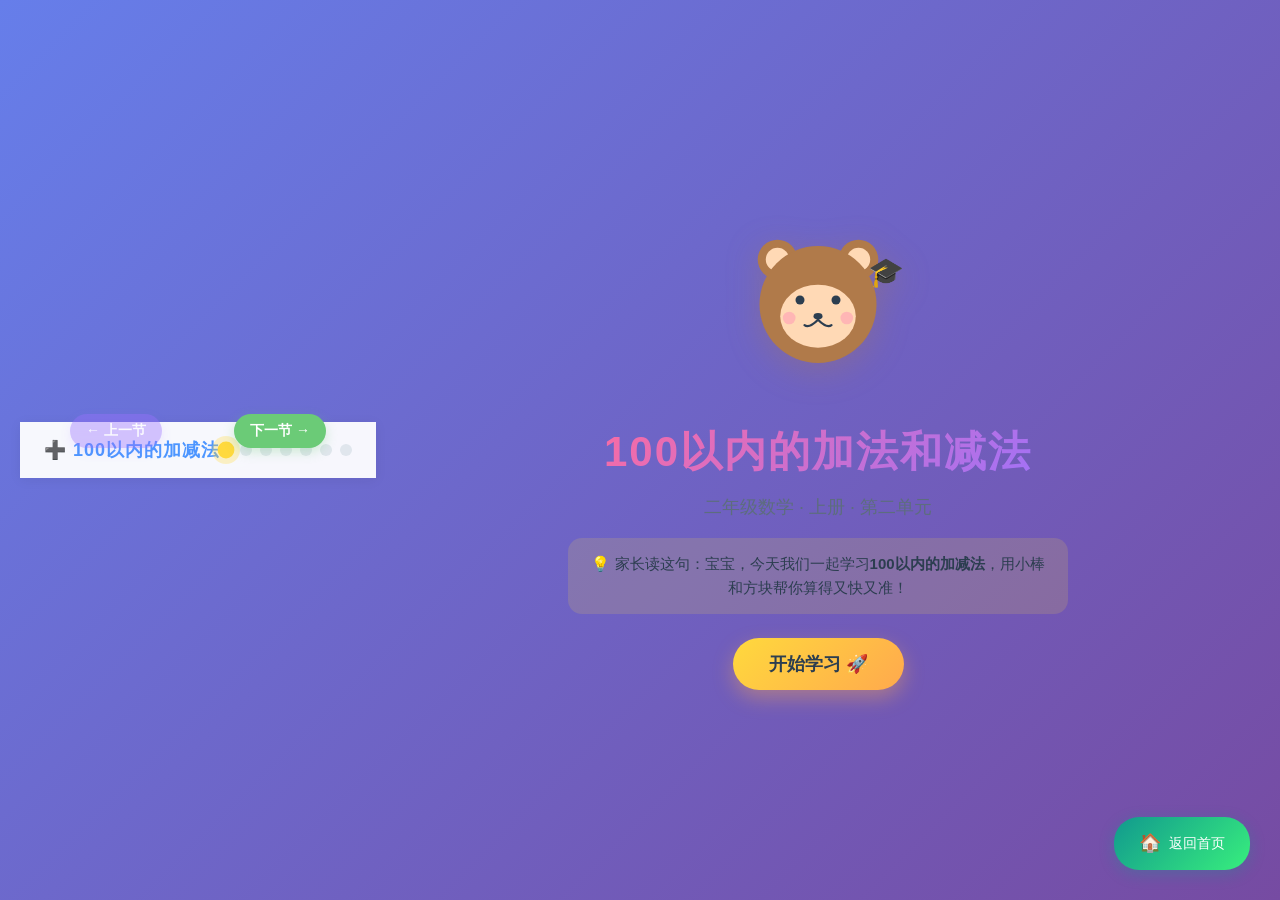
==== commit 5950a9cd: "fix: 第 1、2 单元添加公共样式和脚本（返回首页按钮）" ====
--- a/addition-subtraction-100/index.html
+++ b/addition-subtraction-100/index.html
@@ -615,6 +615,8 @@
         </section>
     </main>
 
+    <link rel="stylesheet" href="../common/style.css">
+    <script src="../common/script.js"></script>
     <script src="script.js"></script>
 </body>
 </html>
--- a/common/style.css
+++ b/common/style.css
@@ -0,0 +1,268 @@
+/* 通用样式 - 所有单元共享 */
+
+* {
+    margin: 0;
+    padding: 0;
+    box-sizing: border-box;
+}
+
+body {
+    font-family: 'Microsoft YaHei', 'PingFang SC', sans-serif;
+    background: linear-gradient(135deg, #667eea 0%, #764ba2 100%);
+    min-height: 100vh;
+    display: flex;
+    justify-content: center;
+    align-items: center;
+    padding: 20px;
+}
+
+.container {
+    background: white;
+    border-radius: 20px;
+    box-shadow: 0 20px 60px rgba(0,0,0,0.3);
+    width: 100%;
+    max-width: 1000px;
+    min-height: 700px;
+    overflow: hidden;
+    position: relative;
+}
+
+/* 章节和幻灯片 */
+.section {
+    display: none;
+    padding: 40px 50px;
+    min-height: 600px;
+}
+
+.section.active {
+    display: block;
+    animation: fadeIn 0.5s ease;
+}
+
+@keyframes fadeIn {
+    from { opacity: 0; transform: translateY(10px); }
+    to { opacity: 1; transform: translateY(0); }
+}
+
+.slide {
+    display: none;
+}
+
+.slide.active {
+    display: block;
+    animation: slideIn 0.4s ease;
+}
+
+@keyframes slideIn {
+    from { opacity: 0; transform: translateX(20px); }
+    to { opacity: 1; transform: translateX(0); }
+}
+
+/* 标题样式 */
+h1 {
+    font-size: 42px;
+    color: #333;
+    text-align: center;
+    margin-bottom: 20px;
+}
+
+h2 {
+    font-size: 32px;
+    color: #444;
+    margin-bottom: 25px;
+    text-align: center;
+}
+
+.subtitle {
+    font-size: 20px;
+    color: #666;
+    text-align: center;
+    margin-bottom: 40px;
+}
+
+.instruction {
+    font-size: 18px;
+    color: #666;
+    text-align: center;
+    margin-bottom: 25px;
+}
+
+/* 关键点提示 */
+.key-point {
+    background: linear-gradient(135deg, #FFF3CD 0%, #FFE69C 100%);
+    border-left: 5px solid #FFC107;
+    border-radius: 10px;
+    padding: 20px 25px;
+    margin-top: 30px;
+    font-size: 18px;
+    color: #856404;
+}
+
+.key-point strong {
+    color: #FF6B00;
+}
+
+/* 标签 */
+.label {
+    font-size: 14px;
+    fill: #666;
+}
+
+/* 导航按钮 */
+.nav-buttons {
+    position: absolute;
+    bottom: 30px;
+    left: 0;
+    right: 0;
+    display: flex;
+    justify-content: space-between;
+    align-items: center;
+    padding: 0 50px;
+}
+
+.nav-btn {
+    padding: 12px 30px;
+    font-size: 16px;
+    border: none;
+    border-radius: 25px;
+    cursor: pointer;
+    transition: all 0.3s ease;
+    font-weight: bold;
+}
+
+.prev-btn {
+    background: #f0f0f0;
+    color: #666;
+}
+
+.prev-btn:hover:not(:disabled) {
+    background: #e0e0e0;
+}
+
+.prev-btn:disabled {
+    opacity: 0.4;
+    cursor: not-allowed;
+}
+
+.next-btn {
+    background: linear-gradient(135deg, #667eea 0%, #764ba2 100%);
+    color: white;
+}
+
+.next-btn:hover:not(:disabled) {
+    transform: translateY(-2px);
+    box-shadow: 0 5px 15px rgba(102, 126, 234, 0.4);
+}
+
+.slide-indicator {
+    font-size: 14px;
+    color: #999;
+}
+
+/* 通用按钮 */
+.btn {
+    padding: 12px 30px;
+    font-size: 16px;
+    border: none;
+    border-radius: 8px;
+    cursor: pointer;
+    transition: all 0.3s ease;
+    font-weight: bold;
+}
+
+.btn-primary {
+    background: linear-gradient(135deg, #667eea 0%, #764ba2 100%);
+    color: white;
+}
+
+.btn-primary:hover {
+    transform: translateY(-2px);
+    box-shadow: 0 5px 15px rgba(102, 126, 234, 0.4);
+}
+
+.btn-primary:disabled {
+    opacity: 0.5;
+    cursor: not-allowed;
+    transform: none;
+}
+
+.btn-secondary {
+    background: #f0f0f0;
+    color: #666;
+}
+
+.btn-secondary:hover {
+    background: #e0e0e0;
+}
+
+/* 封面图片容器 */
+.cover-image {
+    margin: 40px 0;
+    text-align: center;
+}
+
+/* 返回首页按钮 */
+.home-btn {
+    position: fixed;
+    bottom: 30px;
+    right: 30px;
+    background: linear-gradient(135deg, #11998e 0%, #38ef7d 100%);
+    color: white;
+    border: none;
+    padding: 12px 25px;
+    font-size: 14px;
+    border-radius: 25px;
+    cursor: pointer;
+    transition: all 0.3s;
+    box-shadow: 0 4px 15px rgba(17, 153, 142, 0.3);
+    text-decoration: none;
+    display: flex;
+    align-items: center;
+    gap: 8px;
+    z-index: 1000;
+}
+
+.home-btn:hover {
+    transform: translateY(-3px) scale(1.05);
+    box-shadow: 0 6px 20px rgba(17, 153, 142, 0.4);
+}
+
+.home-icon {
+    font-size: 18px;
+}
+
+/* 响应式调整 */
+@media (max-width: 768px) {
+    .container {
+        border-radius: 10px;
+    }
+    
+    .section {
+        padding: 30px 25px;
+    }
+    
+    h1 {
+        font-size: 32px;
+    }
+    
+    h2 {
+        font-size: 26px;
+    }
+    
+    .nav-buttons {
+        padding: 0 25px;
+        bottom: 20px;
+    }
+    
+    .nav-btn {
+        padding: 10px 20px;
+        font-size: 14px;
+    }
+    
+    .home-btn {
+        bottom: 20px;
+        right: 20px;
+        padding: 10px 18px;
+        font-size: 13px;
+    }
+}
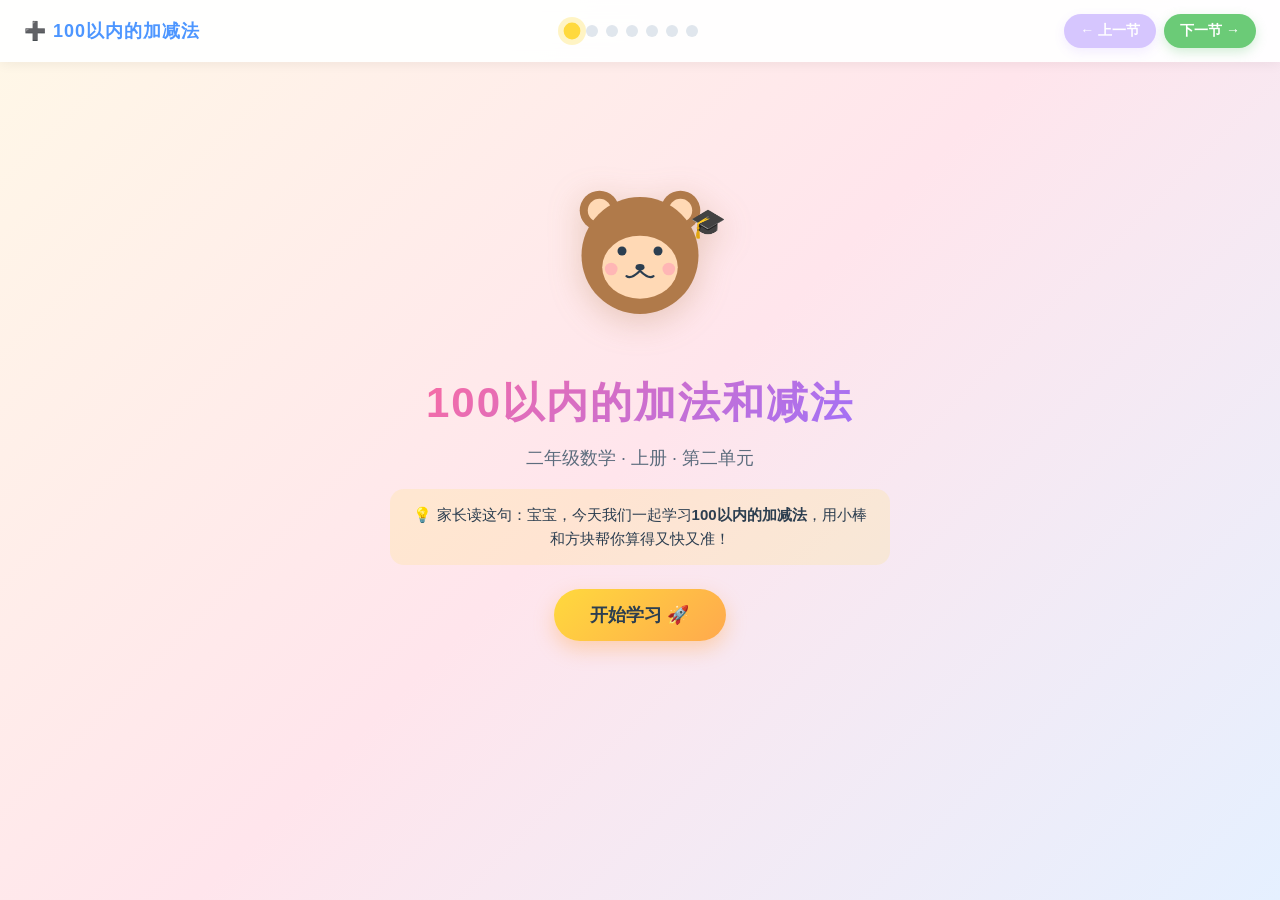
==== commit 86e2041f: "fix: 第 1、2 单元移除公共样式（布局冲突）" ====
--- a/addition-subtraction-100/index.html
+++ b/addition-subtraction-100/index.html
@@ -615,8 +615,6 @@
         </section>
     </main>
 
-    <link rel="stylesheet" href="../common/style.css">
-    <script src="../common/script.js"></script>
     <script src="script.js"></script>
 </body>
 </html>
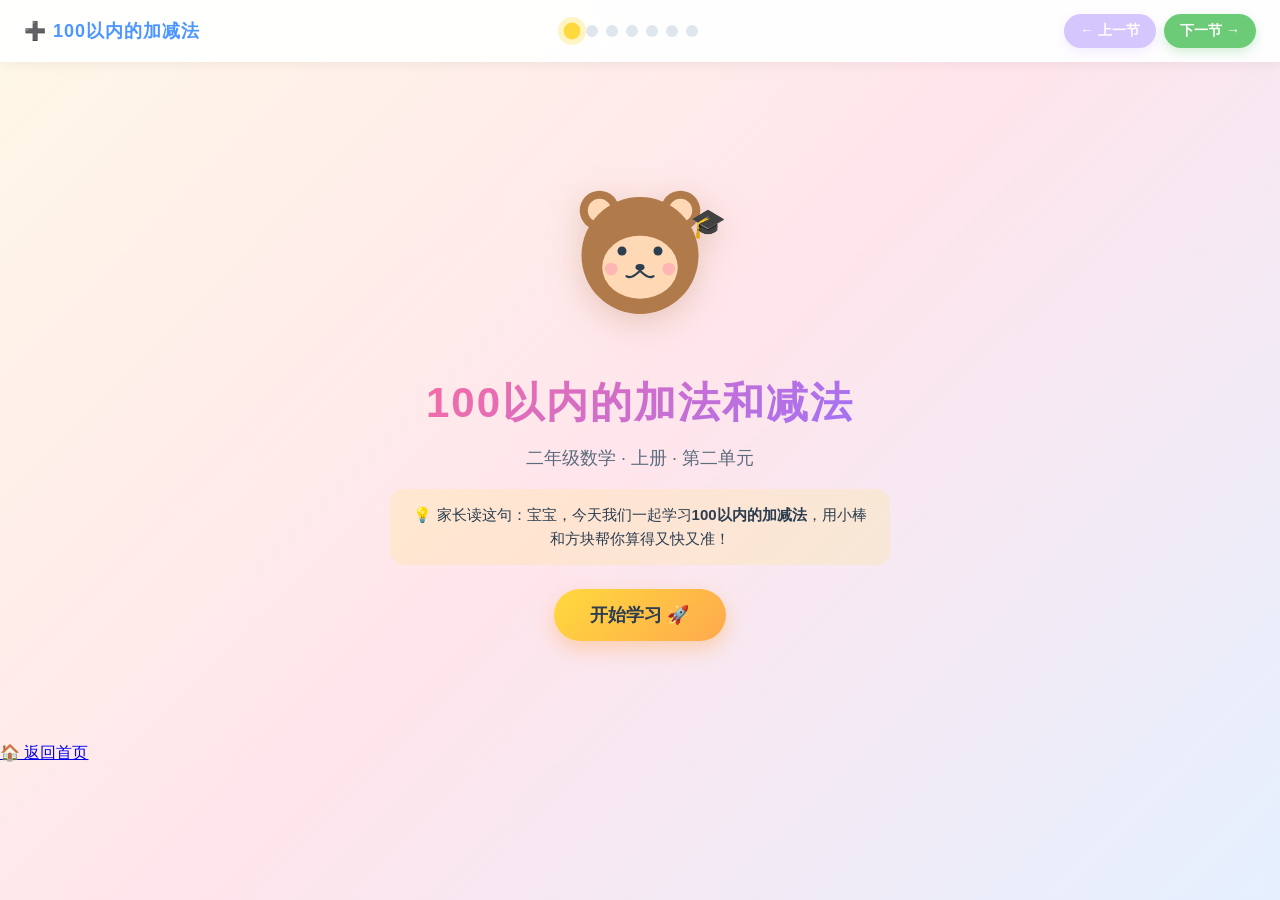
==== commit 52287bfd: "添加返回首页按钮到第 1、2 单元" ====
--- a/addition-subtraction-100/index.html
+++ b/addition-subtraction-100/index.html
@@ -151,9 +151,11 @@
 
             <!-- 幻灯片导航 -->
             <div class="slide-nav">
-                <button class="btn-slide btn-slide-prev" data-action="prev">←</button>
-                <div class="slide-counter"><span class="cur-slide">1</span> / <span class="total-slides">3</span></div>
-                <button class="btn-slide btn-slide-next" data-action="next">→</button>
+                <div class="nav-group">
+                    <button class="btn-slide btn-slide-prev" data-action="prev">←</button>
+                    <div class="slide-counter"><span class="cur-slide">1</span> / <span class="total-slides">3</span></div>
+                    <button class="btn-slide btn-slide-next" data-action="next">→</button>
+                </div>
             </div>
         </section>
 
@@ -236,9 +238,11 @@
             </div>
 
             <div class="slide-nav">
-                <button class="btn-slide btn-slide-prev" data-action="prev">←</button>
-                <div class="slide-counter"><span class="cur-slide">1</span> / <span class="total-slides">3</span></div>
-                <button class="btn-slide btn-slide-next" data-action="next">→</button>
+                <div class="nav-group">
+                    <button class="btn-slide btn-slide-prev" data-action="prev">←</button>
+                    <div class="slide-counter"><span class="cur-slide">1</span> / <span class="total-slides">3</span></div>
+                    <button class="btn-slide btn-slide-next" data-action="next">→</button>
+                </div>
             </div>
         </section>
 
@@ -341,9 +345,11 @@
             </div>
 
             <div class="slide-nav">
-                <button class="btn-slide btn-slide-prev" data-action="prev">←</button>
-                <div class="slide-counter"><span class="cur-slide">1</span> / <span class="total-slides">3</span></div>
-                <button class="btn-slide btn-slide-next" data-action="next">→</button>
+                <div class="nav-group">
+                    <button class="btn-slide btn-slide-prev" data-action="prev">←</button>
+                    <div class="slide-counter"><span class="cur-slide">1</span> / <span class="total-slides">3</span></div>
+                    <button class="btn-slide btn-slide-next" data-action="next">→</button>
+                </div>
             </div>
         </section>
 
@@ -425,9 +431,11 @@
             </div>
 
             <div class="slide-nav">
-                <button class="btn-slide btn-slide-prev" data-action="prev">←</button>
-                <div class="slide-counter"><span class="cur-slide">1</span> / <span class="total-slides">3</span></div>
-                <button class="btn-slide btn-slide-next" data-action="next">→</button>
+                <div class="nav-group">
+                    <button class="btn-slide btn-slide-prev" data-action="prev">←</button>
+                    <div class="slide-counter"><span class="cur-slide">1</span> / <span class="total-slides">3</span></div>
+                    <button class="btn-slide btn-slide-next" data-action="next">→</button>
+                </div>
             </div>
         </section>
 
@@ -530,9 +538,11 @@
             </div>
 
             <div class="slide-nav">
-                <button class="btn-slide btn-slide-prev" data-action="prev">←</button>
-                <div class="slide-counter"><span class="cur-slide">1</span> / <span class="total-slides">3</span></div>
-                <button class="btn-slide btn-slide-next" data-action="next">→</button>
+                <div class="nav-group">
+                    <button class="btn-slide btn-slide-prev" data-action="prev">←</button>
+                    <div class="slide-counter"><span class="cur-slide">1</span> / <span class="total-slides">3</span></div>
+                    <button class="btn-slide btn-slide-next" data-action="next">→</button>
+                </div>
             </div>
         </section>
 
@@ -615,6 +625,12 @@
         </section>
     </main>
 
+    <!-- 返回首页按钮 -->
+    <a href="../index.html" class="home-btn">
+        <span class="home-icon">🏠</span>
+        返回首页
+    </a>
+
     <script src="script.js"></script>
 </body>
 </html>
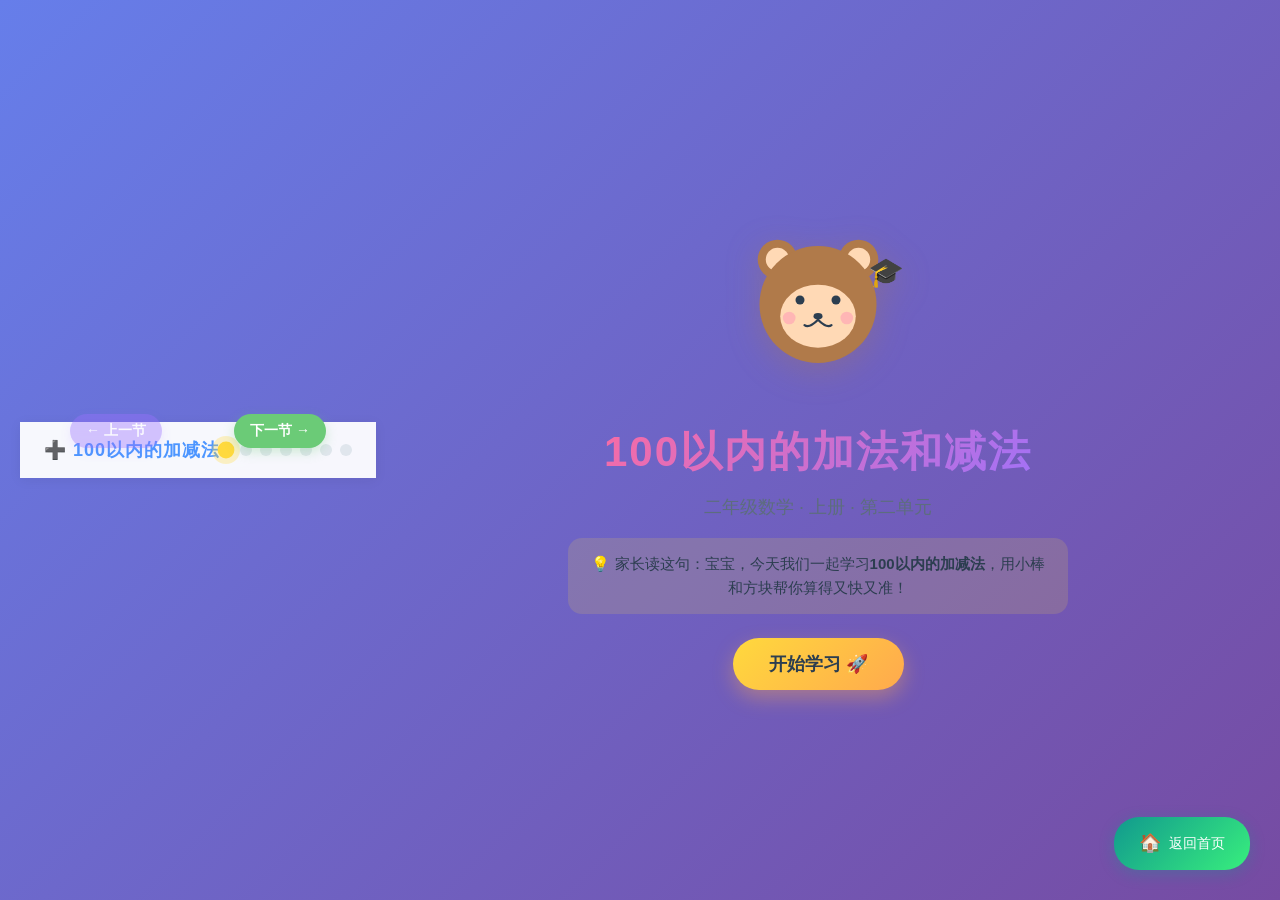
==== commit 4aabff0d: "引用 common/style.css 使返回首页按钮固定在右下角" ====
--- a/addition-subtraction-100/index.html
+++ b/addition-subtraction-100/index.html
@@ -3,8 +3,9 @@
 <head>
     <meta charset="UTF-8">
     <meta name="viewport" content="width=device-width, initial-scale=1.0">
-    <title>100以内的加法和减法 - 二年级上册第二单元</title>
+    <title>100 以内的加法和减法 - 二年级上册第二单元</title>
     <link rel="stylesheet" href="style.css">
+    <link rel="stylesheet" href="../common/style.css">
 </head>
 <body>
     <header class="top-nav">
--- a/common/style.css
+++ b/common/style.css
@@ -0,0 +1,307 @@
+/* 通用样式 - 所有单元共享 */
+
+* {
+    margin: 0;
+    padding: 0;
+    box-sizing: border-box;
+}
+
+body {
+    font-family: 'Microsoft YaHei', 'PingFang SC', sans-serif;
+    background: linear-gradient(135deg, #667eea 0%, #764ba2 100%);
+    min-height: 100vh;
+    display: flex;
+    justify-content: center;
+    align-items: center;
+    padding: 20px;
+}
+
+.container {
+    background: white;
+    border-radius: 20px;
+    box-shadow: 0 20px 60px rgba(0,0,0,0.3);
+    width: 100%;
+    max-width: 1000px;
+    min-height: 700px;
+    overflow: hidden;
+    position: relative;
+}
+
+/* 章节和幻灯片 */
+.section {
+    display: none;
+    padding: 40px 50px;
+    min-height: 600px;
+}
+
+.section.active {
+    display: block;
+    animation: fadeIn 0.5s ease;
+}
+
+@keyframes fadeIn {
+    from { opacity: 0; transform: translateY(10px); }
+    to { opacity: 1; transform: translateY(0); }
+}
+
+.slide {
+    display: none;
+}
+
+.slide.active {
+    display: block;
+    animation: slideIn 0.4s ease;
+}
+
+@keyframes slideIn {
+    from { opacity: 0; transform: translateX(20px); }
+    to { opacity: 1; transform: translateX(0); }
+}
+
+/* 标题样式 */
+h1 {
+    font-size: 42px;
+    color: #333;
+    text-align: center;
+    margin-bottom: 20px;
+}
+
+h2 {
+    font-size: 32px;
+    color: #444;
+    margin-bottom: 25px;
+    text-align: center;
+}
+
+.subtitle {
+    font-size: 20px;
+    color: #666;
+    text-align: center;
+    margin-bottom: 40px;
+}
+
+.instruction {
+    font-size: 18px;
+    color: #666;
+    text-align: center;
+    margin-bottom: 25px;
+}
+
+/* 关键点提示 */
+.key-point {
+    background: linear-gradient(135deg, #FFF3CD 0%, #FFE69C 100%);
+    border-left: 5px solid #FFC107;
+    border-radius: 10px;
+    padding: 20px 25px;
+    margin-top: 30px;
+    font-size: 18px;
+    color: #856404;
+}
+
+.key-point strong {
+    color: #FF6B00;
+}
+
+/* 标签 */
+.label {
+    font-size: 14px;
+    fill: #666;
+}
+
+/* 导航按钮 - 页脚导航（旧版，保留兼容） */
+.nav-buttons {
+    position: absolute;
+    bottom: 30px;
+    left: 0;
+    right: 0;
+    display: flex;
+    justify-content: space-between;
+    align-items: center;
+    padding: 0 50px;
+    z-index: 1001;
+}
+
+.nav-group {
+    display: flex;
+    align-items: center;
+    gap: 15px;
+}
+
+/* 幻灯片导航 - 新版本：按钮在页码两边，整体靠右 */
+.slide-nav {
+    display: flex;
+    align-items: center;
+    justify-content: flex-end;
+    padding-right: 50px;
+    margin-top: 20px;
+}
+
+.slide-nav .nav-group {
+    display: flex;
+    align-items: center;
+    gap: 15px;
+}
+
+.nav-btn {
+    padding: 10px 25px;
+    font-size: 14px;
+    border: none;
+    border-radius: 20px;
+    cursor: pointer;
+    transition: all 0.3s ease;
+    font-weight: bold;
+    background: #f0f0f0;
+    color: #666;
+}
+
+.nav-btn:hover:not(:disabled) {
+    background: linear-gradient(135deg, #667eea 0%, #764ba2 100%);
+    color: white;
+    transform: translateY(-2px);
+    box-shadow: 0 5px 15px rgba(102, 126, 234, 0.4);
+}
+
+.nav-btn:disabled {
+    opacity: 0.5;
+    cursor: not-allowed;
+}
+
+.page-indicator {
+    font-size: 14px;
+    color: #666;
+    min-width: 80px;
+    text-align: center;
+    font-weight: bold;
+}
+
+.prev-btn:disabled {
+    opacity: 0.4;
+    cursor: not-allowed;
+}
+
+.next-btn {
+    background: linear-gradient(135deg, #667eea 0%, #764ba2 100%);
+    color: white;
+}
+
+.next-btn:disabled {
+    opacity: 0.4;
+    cursor: not-allowed;
+}
+
+/* 通用按钮 */
+.btn {
+    padding: 12px 30px;
+    font-size: 16px;
+    border: none;
+    border-radius: 8px;
+    cursor: pointer;
+    transition: all 0.3s ease;
+    font-weight: bold;
+}
+
+.btn-primary {
+    background: linear-gradient(135deg, #667eea 0%, #764ba2 100%);
+    color: white;
+}
+
+.btn-primary:hover {
+    transform: translateY(-2px);
+    box-shadow: 0 5px 15px rgba(102, 126, 234, 0.4);
+}
+
+.btn-primary:disabled {
+    opacity: 0.5;
+    cursor: not-allowed;
+    transform: none;
+}
+
+.btn-secondary {
+    background: #f0f0f0;
+    color: #666;
+}
+
+.btn-secondary:hover {
+    background: #e0e0e0;
+}
+
+/* 封面图片容器 */
+.cover-image {
+    margin: 40px 0;
+    text-align: center;
+}
+
+/* 返回首页按钮 */
+.home-btn {
+    position: fixed;
+    bottom: 30px;
+    right: 30px;
+    background: linear-gradient(135deg, #11998e 0%, #38ef7d 100%);
+    color: white;
+    border: none;
+    padding: 12px 25px;
+    font-size: 14px;
+    border-radius: 25px;
+    cursor: pointer;
+    transition: all 0.3s;
+    box-shadow: 0 4px 15px rgba(17, 153, 142, 0.3);
+    text-decoration: none;
+    display: flex;
+    align-items: center;
+    gap: 8px;
+    z-index: 999;
+    -webkit-tap-highlight-color: transparent;
+}
+
+.home-btn:hover {
+    transform: translateY(-3px) scale(1.05);
+    box-shadow: 0 6px 20px rgba(17, 153, 142, 0.4);
+}
+
+.home-icon {
+    font-size: 18px;
+}
+
+/* 响应式调整 */
+@media (max-width: 768px) {
+    .container {
+        border-radius: 10px;
+    }
+    
+    .section {
+        padding: 30px 25px;
+    }
+    
+    h1 {
+        font-size: 32px;
+    }
+    
+    h2 {
+        font-size: 26px;
+    }
+    
+    .nav-buttons {
+        padding: 0 25px;
+        bottom: 20px;
+    }
+    
+    .nav-group {
+        gap: 10px;
+    }
+    
+    .slide-nav {
+        padding-right: 25px;
+    }
+    
+    .nav-btn {
+        padding: 10px 20px;
+        font-size: 14px;
+    }
+    
+    .home-btn {
+        bottom: 20px;
+        right: 20px;
+        padding: 10px 18px;
+        font-size: 13px;
+    }
+}
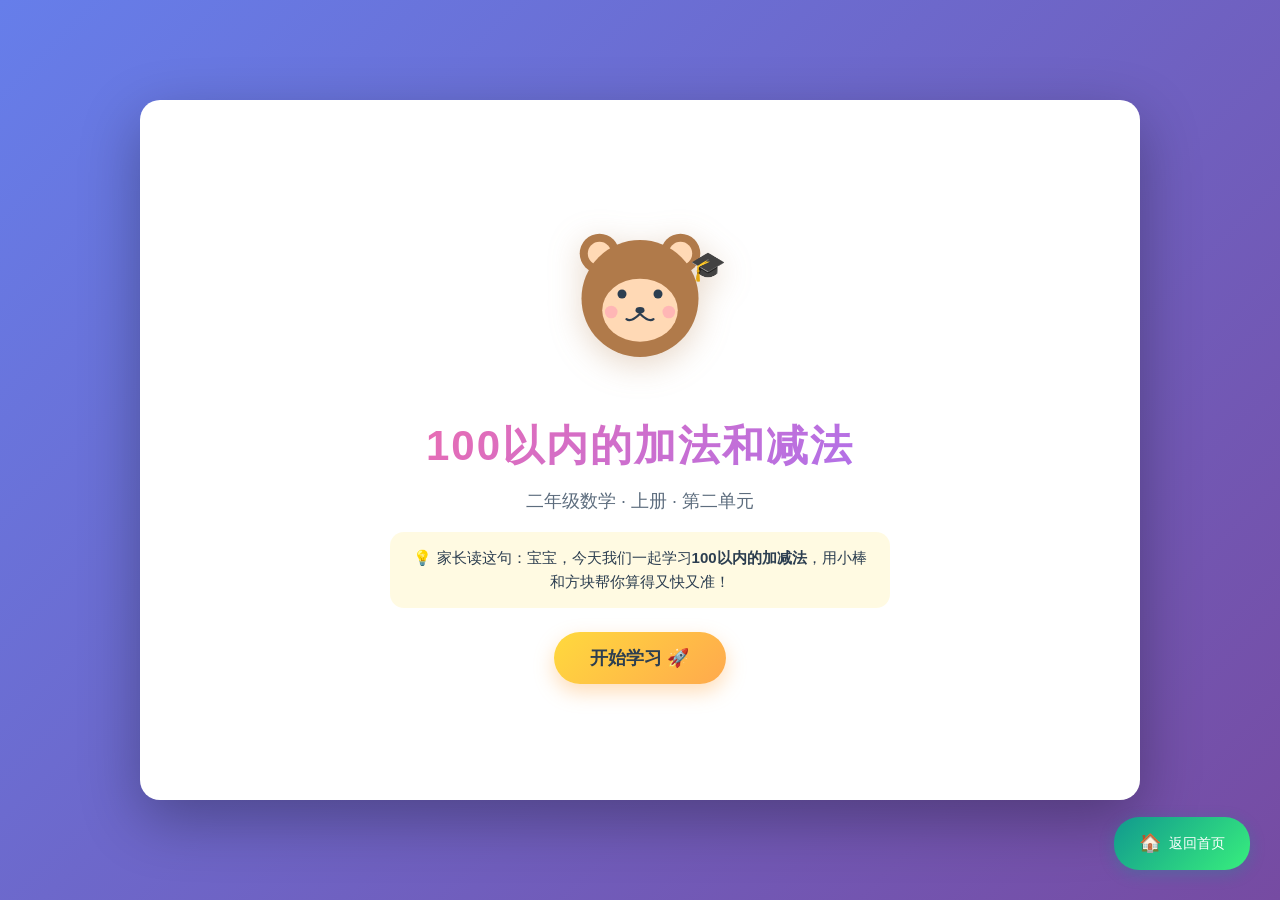
==== commit ece893b9: "统一布局：移除顶部导航栏，与第 3 单元保持一致" ====
--- a/addition-subtraction-100/index.html
+++ b/addition-subtraction-100/index.html
@@ -8,23 +8,7 @@
     <link rel="stylesheet" href="../common/style.css">
 </head>
 <body>
-    <header class="top-nav">
-        <div class="nav-title">➕ 100以内的加减法</div>
-        <div class="progress-dots">
-            <span class="dot active" data-section="0"></span>
-            <span class="dot" data-section="1"></span>
-            <span class="dot" data-section="2"></span>
-            <span class="dot" data-section="3"></span>
-            <span class="dot" data-section="4"></span>
-            <span class="dot" data-section="5"></span>
-            <span class="dot" data-section="6"></span>
-        </div>
-        <div class="nav-buttons">
-            <button class="btn-nav btn-prev" id="btnPrev">← 上一节</button>
-            <button class="btn-nav btn-next" id="btnNext">下一节 →</button>
-        </div>
-    </header>
-
+    <div class="container">
     <main class="main-content">
         <!-- ============= 第 0 节: 欢迎封面 ============= -->
         <section class="section section-cover active" data-section="0">
@@ -632,6 +616,8 @@
         返回首页
     </a>
 
+    </div>
+
     <script src="script.js"></script>
 </body>
 </html>
